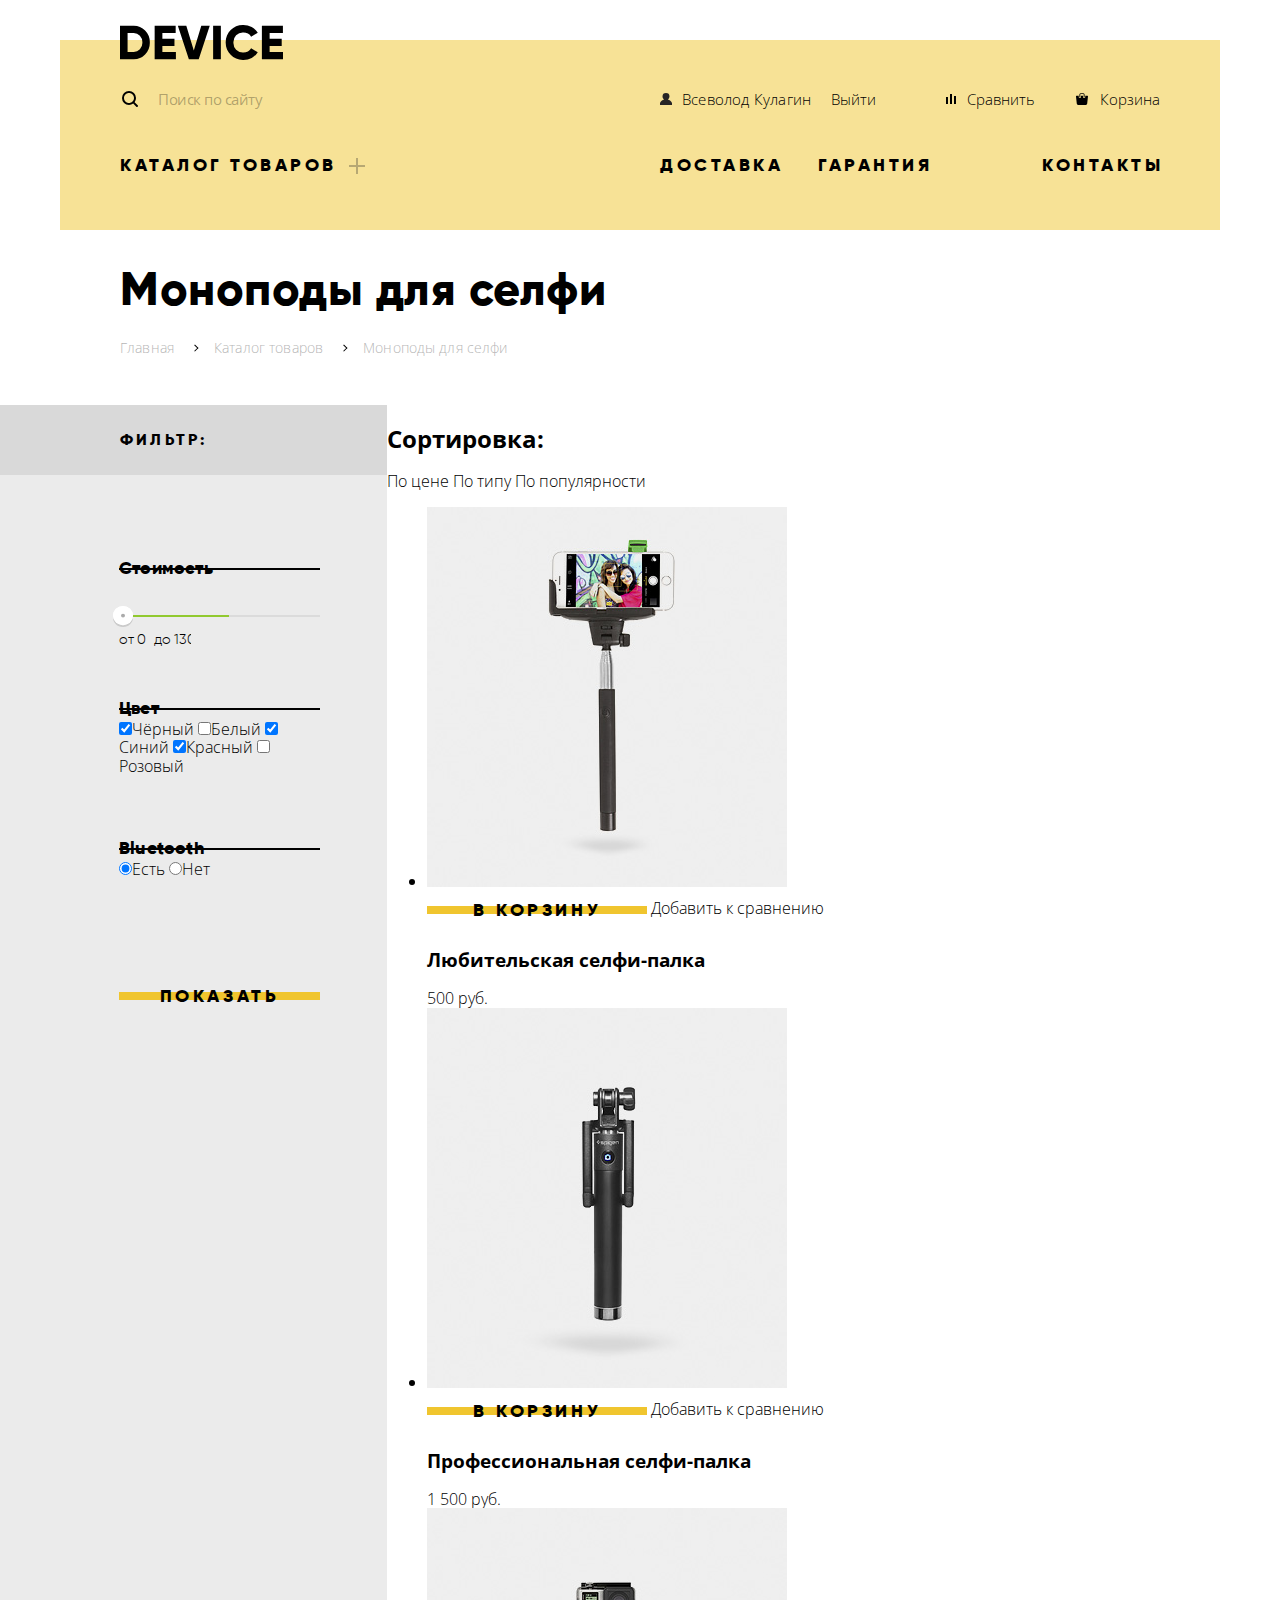
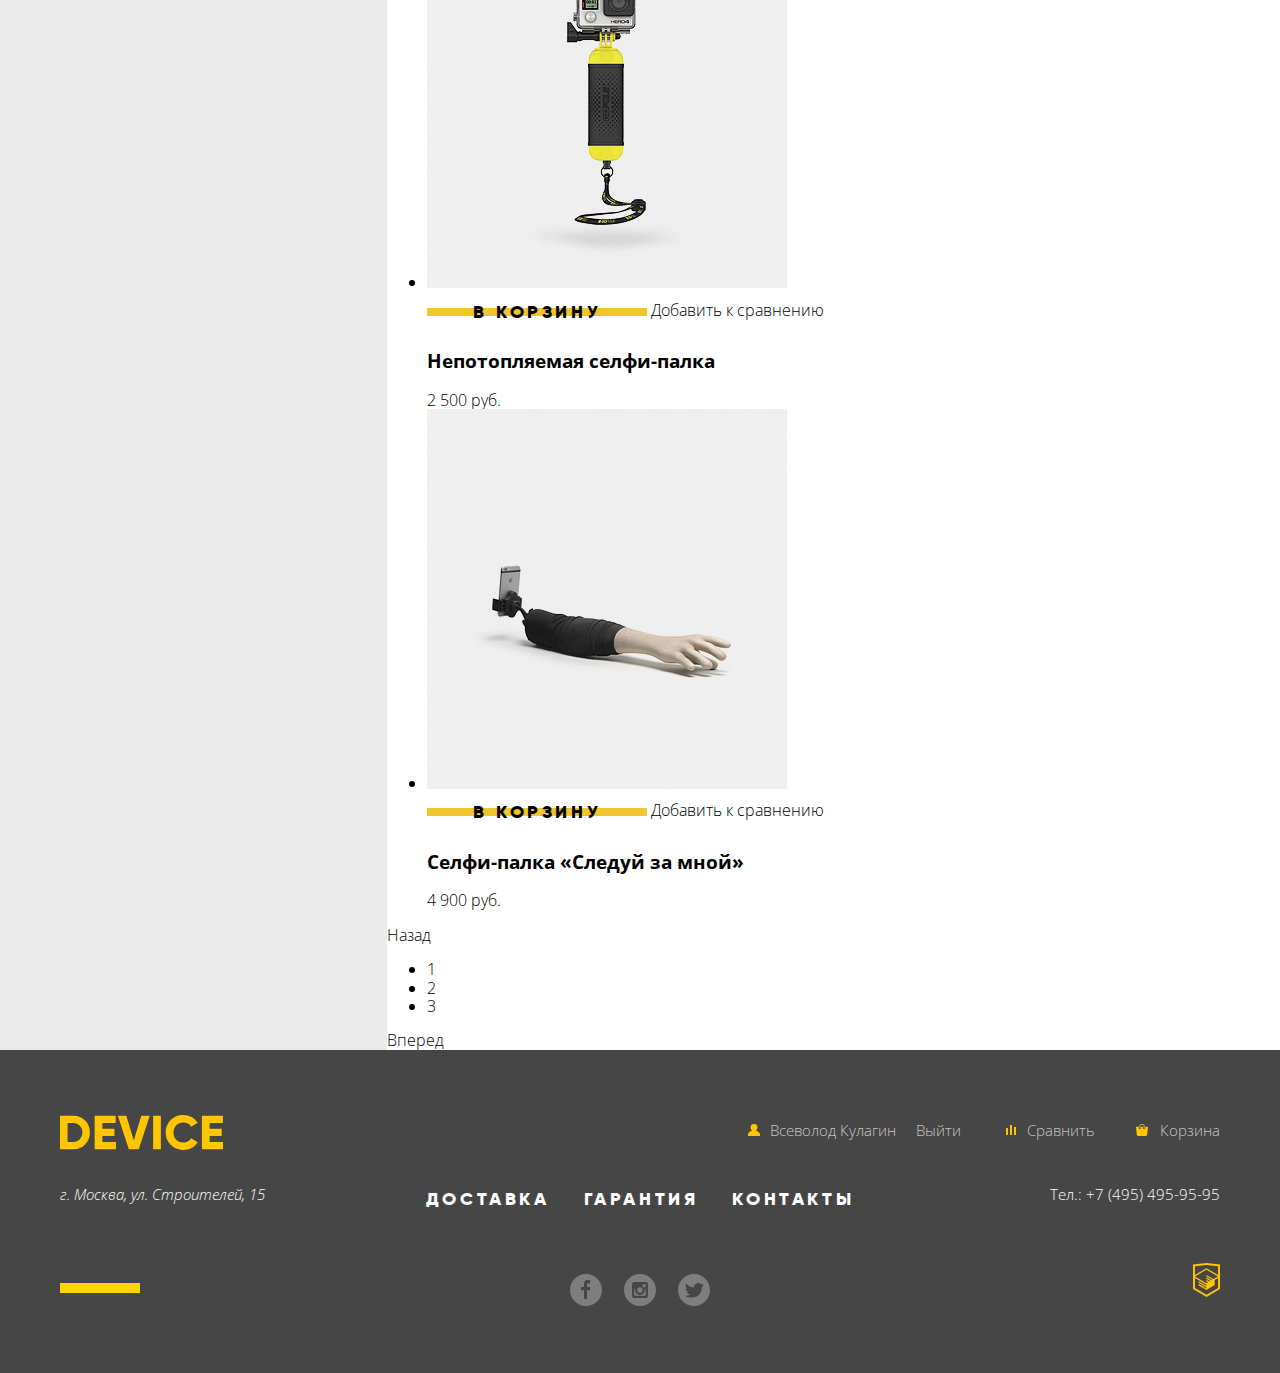
==== catalog/index.html @ 98a267f8 "Самодельная переключалка цен и стили" ====
<!DOCTYPE html>
<html lang="ru">

<head>
  <meta charset="UTF-8">
  <title>Моноподы для селфи</title>
  <link rel="icon" type="image/png" sizes="32x32" href="/img/favicon-32x32.png">
  <link rel="icon" type="image/png" sizes="16x16" href="/img/favicon-16x16.png">
  <link rel="stylesheet" href="/css/normalize.css">
  <link href="https://fonts.googleapis.com/css?family=Open+Sans:300,400&display=swap&subset=cyrillic" rel="stylesheet">
  <link rel="stylesheet" href="/css/style.css">
</head>

<body>
  <header class="page-header">
  
  <a href="/" class="logo-link">

  <img src="/img/logo-device.svg" alt="Логотип интернет-магазина «Девайс»" class="logo-img" width="163" height="35">
</a>
  <div class="search-n-user">
    <form class="search" action="//echo.htmlacademy.ru" method="get" role="search">
      <input role="searchbox" type="text" name="search-query" id="search-query" placeholder="Поиск по сайту" aria-label="Поиск по сайту">
      <button type="submit">Найти</button>
    </form>
    <ul class="user-nav">
  
    <li class="nav-item-user">
      <a href="#" class="user">Всеволод Кулагин</a>
    </li>
    <li class="nav-item-logout">
      <a href="#" class="logout">Выйти</a>
    </li>
  
  <li class="nav-item-compare">
    <a href="#" class="compare">Сравнить</a>
  </li>
  <li class="nav-item-cart">
    <a href="#" class="cart">Корзина</a>
  </li>
</ul>
  </div>
  <nav class="catalog-n-site-nav">
    <a href="/catalog" class="nav-link catalog">Каталог товаров</a>
    <ul class="catalog-categories">
      <li><a class="catalog-link" href="/catalog?cat=1">Виртуальная реальность</a></li>
      <li><a class="catalog-link" href="/catalog?cat=2">Моноподы для селфи</a></li>
      <li><a class="catalog-link" href="/catalog?cat=3">Экшн-камеры</a></li>
      <li><a class="catalog-link" href="/catalog?cat=4">Фитнес-браслеты</a></li>
      <li><a class="catalog-link" href="/catalog?cat=5">Умные часы</a></li>
      <li><a class="catalog-link" href="/catalog?cat=6">Квадрокоптеры</a></li>
    </ul>
    <ul class="site-nav">
  <li><a href="/#Delivery" class="nav-link service-link" data-service="delivery">Доставка</a></li>
  <li><a href="/#Warranty" class="nav-link service-link" data-service="warranty">Гарантия</a></li>
  <li><a href="/#Contacts" class="nav-link">Контакты</a></li>
</ul>
  </nav>
</header>
  <main>
    <header class="catalog-header">
      <h1>Моноподы для селфи</h1>
      <ul class="breadcrumbs">
        <li><a href="/">Главная</a></li>
        <li><a href="/catalog">Каталог товаров</a></li>
        <li><a href="/catalog?cat=2" aria-current="page">Моноподы для селфи</a></li>
      </ul>
    </header>
    <section class="catalog">
      <form class="filters" action="//echo.htmlacademy.ru" method="GET">
        <header class="filters-header">
          <h2>Фильтр:</h2>
        </header>
        <fieldset>
          <legend>Стоимость</legend>
          <div class="price-range" id="price-range">
            <div id="colored-stripe" class="colored-stripe"></div>
            <button id="min-price-handle" class="handle" type="button"></button>
            <button id="max-price-handle" class="handle" type="button"></button>
          </div>
          <div class="inputs-wrap">
            <div id="dummy-1"></div>
            <label id="min-price-label" for="price-min">
              от
              <textarea type="text" name="price-min" id="price-min" min="0" max="13000" maxlength="7" rows="1" wrap="off">0</textarea>
            </label>    
            <div id="dummy-2"></div>        
            <label id="max-price-label" for="price-max">
              до
              <textarea type="text" name="price-max" id="price-max" min="0" max="13000" maxlength="7" rows="1" wrap="off">13000</textarea>
            </label>
            <div id="dummy-3"></div>
          </div>
        </fieldset>
        <fieldset>
          <legend>Цвет</legend>
          <label for="color-black"><input type="checkbox" name="color-black" id="color-black" checked>Чёрный</label>
          <label for="color-white"><input type="checkbox" name="color-white" id="color-white">Белый</label>
          <label for="color-blue"><input type="checkbox" name="color-blue" id="color-blue" checked>Синий</label>
          <label for="color-red"><input type="checkbox" name="color-red" id="color-red" checked>Красный</label>
          <label for="color-pink"><input type="checkbox" name="color-pink" id="color-pink">Розовый</label>
        </fieldset>
        <fieldset>
          <legend>Bluetooth</legend>
          <label for="bluetooth-1"><input type="radio" name="bluetooth" id="bluetooth-1" checked>Есть</label>
          <label for="bluetooth-0"><input type="radio" name="bluetooth" id="bluetooth-0">Нет</label>
        </fieldset>
        <button type="submit" class="yellow-stripe-button">Показать</button>
      </form>
      <div class="goods">
        <header class="sorting">
          <h2>Сортировка:</h2>
          <a href="?sort=price&order=desc" class="sort-by-price current">По цене</a>
          <a href="?sort=type&order=asc" class="sort-by-type">По типу</a>
          <a href="?sort=popularity&order=desc" class="sort-by-popularity">По популярности</a>

          <a class="sort-order-asc">
              <span class="visually-hidden">По возрастанию</span>
          </a>
          <a class="sort-order-desc" href="?sort=price&order=desc">
            <span class="visually-hidden">По убыванию</span>
          </a>
        </header>
        <ul class="goods-container">
          <li class="good">
            <img src="/img/goods/item-1.jpg" alt="Любительская селфи-палка" class="goods-photo" width="360" height="380">
            <div class="photo-overlay">
              <a href="/cart?add=1" class="yellow-stripe-button">В корзину</a>
              <a href="/compare?add=1">Добавить к сравнению</a>
            </div>
            <h3><a href="#">Любительская селфи-палка</a></h3>
            <span class="price">500 руб.</span>
          </li>
          <li class="good">
            <img src="/img/goods/item-2.jpg" alt="Профессиональная селфи-палка" class="goods-photo" width="360" height="380">
            <div class="photo-overlay">
              <a href="/cart?add=2" class="yellow-stripe-button">В корзину</a>
              <a href="/compare?add=2">Добавить к сравнению</a>
            </div>
            <h3><a href="#">Профессиональная селфи-палка</a></h3>
            <span class="price">1 500 руб.</span>
          </li>
          <li class="good">
            <img src="/img/goods/item-3.jpg" alt="Непотопляемая селфи-палка" class="goods-photo" width="360" height="380">
            <div class="photo-overlay">
              <a href="/cart?add=3" class="yellow-stripe-button">В корзину</a>
              <a href="/compare?add=3">Добавить к сравнению</a>
            </div>
            <h3><a href="#">Непотопляемая селфи-палка</a></h3>
            <span class="price">2 500 руб.</span>
          </li>
          <li class="good new">
            <img src="/img/goods/item-4.jpg" alt="Селфи-палка «Следуй за мной»" class="goods-photo" width="360" height="380">
            <div class="photo-overlay">
              <a href="/cart?add=4" class="yellow-stripe-button">В корзину</a>
              <a href="/compare?add=4">Добавить к сравнению</a>
            </div>
            <h3><a href="#">Селфи-палка «Следуй за мной»</a></h3>
            <span class="price">4 900 руб.</span>
          </li>
        </ul>
        <footer class="pagination">
          <a>Назад</a>
          <ul>
            <li><a class="pagination-link" aria-current="page">1</a></li>
            <li><a href="#" class="pagination-link">2</a></li>
            <li><a href="#" class="pagination-link">3</a></li>
          </ul>
          <a href="#">Вперед</a>
        </footer>
      </div>
    </section>
  </main>
  <footer class="page-footer">
  <div class="wrap">
    
  <a href="/" class="logo-link">

  <img src="/img/logo-device-marigold.svg" alt="Логотип интернет-магазина «Девайс»" class="logo-img" width="163" height="35">
</a>
    <ul class="user-nav">
  
    <li class="nav-item-user">
      <a href="#" class="user">Всеволод Кулагин</a>
    </li>
    <li class="nav-item-logout">
      <a href="#" class="logout">Выйти</a>
    </li>
  
  <li class="nav-item-compare">
    <a href="#" class="compare">Сравнить</a>
  </li>
  <li class="nav-item-cart">
    <a href="#" class="cart">Корзина</a>
  </li>
</ul>
    <address>г. Москва, ул. Строителей, 15</address>
    <ul class="site-nav">
  <li><a href="/#Delivery" class="nav-link service-link" data-service="delivery">Доставка</a></li>
  <li><a href="/#Warranty" class="nav-link service-link" data-service="warranty">Гарантия</a></li>
  <li><a href="/#Contacts" class="nav-link">Контакты</a></li>
</ul>
    <span class="phone">Тел.: <a href="tel:+74954959595">+7 (495) 495-95-95</a></span>
    <div class="yellow-line"></div>
    <ul class="social-buttons">
      <li class="social-button facebook"><a href="//facebook.com"><span class="visually-hidden">Мы в Facebook</span></a></li>
      <li class="social-button instagram"><a href="//instagram.com"><span class="visually-hidden">Мы в Instagram</span></a></li>
      <li class="social-button twitter"><a href="//twitter.com"><span class="visually-hidden">Мы в Twitter</span></a></li>
    </ul>
    <a href="//htmlacademy.ru" class="htmlacademy-link" aria-label="Сайт HTML Академии"><img src="/img/logo-html.svg" alt="Логотип HTML Академии"></a>
  </div>
</footer>
  <script src="/js/multirange.js"></script>
</body>

</html>
---- css/style.css ----
/*  */
/* CUSTOM NORMALIZE */
/*  */
body {
  margin: 0;
}

img {
  max-width: 100%;
}

a {
  text-decoration: none;
  color: inherit;
}

dialog {
  display: block;
  background-color: #fff;
}

dialog:not([open]) {
  display: none;
}

.visually-hidden {
  position: absolute !important;
  clip: rect(1px 1px 1px 1px);
  /* IE6, IE7 */
  clip: rect(1px, 1px, 1px, 1px);
  padding: 0 !important;
  border: 0 !important;
  height: 1px !important;
  width: 1px !important;
  overflow: hidden;
}

/*  */
/* FONTS */
/*  */
@font-face {
  font-family: 'Gilroy';
  font-style: normal;
  font-weight: 300;
  font-display: swap;
  src: local("Gilroy Light"), url(/fonts/gilroylight.woff) format("woff"), url(/fonts/gilroylight.woff2) format("woff2");
}

@font-face {
  font-family: 'Gilroy';
  font-style: normal;
  font-weight: 800;
  font-display: swap;
  src: local("Gilroy ExtraBold"), url(/fonts/gilroyextrabold.woff) format("woff"), url(/fonts/gilroyextrabold.woff2) format("woff2");
}

/*  */
/* COMMON STYLES */
/*  */
body {
  font-family: 'Open Sans', Arial, sans-serif;
  font-weight: 300;
  color: #000;
  background-color: #fff;
}

.yellow-stripe-button {
  display: inline-block;
  font-family: Gilroy, Arial, sans-serif;
  font-weight: 800;
  text-transform: uppercase;
  font-size: 18px;
  line-height: 40px;
  vertical-align: middle;
  text-align: center;
  letter-spacing: 3.6px;
  width: 220px;
  height: 40px;
  border: 0;
  background: transparent;
  position: relative;
  padding: 0;
  z-index: 1;
}

.yellow-stripe-button:active {
  color: rgba(0, 0, 0, 0.3);
  outline: none;
}

.yellow-stripe-button:before {
  content: "";
  display: block;
  width: 100%;
  height: 8px;
  background-color: #f0c52e;
  position: absolute;
  top: 50%;
  transform: translateY(-50%);
  z-index: -1;
  transition: .2s height;
}

.yellow-stripe-button:hover:before,
.yellow-stripe-button:focus:before {
  height: 100%;
}

.yellow-stripe-button:focus {
  outline: none;
}

/*  */
/* PAGE HEADER */
/*  */
.page-header {
  position: relative;
  color: #000;
  font-size: 15px;
  line-height: 30px;
  background-color: #f7e296;
  width: 1160px;
  min-height: 186px;
  margin: 40px auto 0;
  padding: 44px 60px 50px;
  box-sizing: border-box;
}

.logo-link[href]:hover,
.page-header .user-nav [href]:hover,
.nav-link[href]:hover,
.catalog-link[href]:hover {
  opacity: .6;
}

.logo-link[href]:active,
.user-nav [href]:active,
.nav-link[href]:active,
.catalog-link[href]:active {
  opacity: .3;
}

.search-n-user {
  list-style: none;
  display: flex;
  flex-flow: row wrap;
  margin: 0;
  padding: 0;
  margin-bottom: 17px;
}

form.search {
  display: flex;
  position: relative;
}

form.search [name=search-query] {
  background: transparent url(/img/utility-icons/search.svg) 4px center no-repeat;
  border: 0;
  padding-left: 40px;
  letter-spacing: -.5px;
  padding-right: 50px;
  box-sizing: border-box;
  height: 49px;
  width: 441px;
  border-top: 2px solid transparent;
  border-bottom: 2px solid transparent;
  font-size: 15px;
  line-height: 30px;
  background-origin: border-box;
  position: relative;
  top: -10px;
  left: -2px;
}

form.search [name=search-query],
form.search [name=search-query]::placeholder {
  color: rgba(0, 0, 0, 0.3);
}

form.search [name=search-query]:hover,
form.search [name=search-query]:hover::placeholder {
  color: rgba(0, 0, 0, 0.6);
}

form.search [name=search-query]:focus::placeholder,
form.search:focus-within [name=search-query]::placeholder {
  color: #000;
}

form.search button {
  display: none;
  position: absolute;
  height: 100%;
  top: -10px;
  right: 0;
  width: 85px;
  background: transparent;
  border: 0;
}

form.search [name=search-query]:focus,
form.search:focus-within [name=search-query] {
  border-bottom: 2px solid #000;
  color: #000;
  outline: none;
}

form.search [name=search-query]:focus+button,
form.search:focus-within button,
form.search button:hover,
form.search button:focus,
form.search button:active {
  display: block;
  border: 2px solid #000;
}

form.search button:hover {
  background-color: #000;
  color: #fff;
}

form.search button:active {
  background-color: #000;
  color: rgba(255, 255, 255, 0.3);
}

.page-header a {
  color: #000;
}

.catalog-n-site-nav {
  position: relative;
  display: flex;
  letter-spacing: 3.5px;
}

.page-header .nav-link.catalog,
.page-header .site-nav .nav-link {
  font-family: Gilroy, Arial, sans-serif;
  font-size: 18px;
  line-height: 24px;
  font-weight: 800;
  text-transform: uppercase;
}

.page-header .site-nav>li:first-child {
  margin-right: 35px;
}

.page-header .site-nav>li:last-child {
  margin-left: auto;
  position: relative;
  right: -3px;
}

.nav-link.catalog {
  position: relative;
  top: 3px;
}

.nav-link.catalog::after {
  position: absolute;
  right: -28px;
  top: 5px;
  content: "";
  display: block;
  width: 16px;
  height: 16px;
  opacity: 0.3;
  background: url(/img/utility-icons/plus.svg) center no-repeat;
}

.page-header .user-nav,
.page-header .site-nav {
  list-style: none;
  display: flex;
  flex-flow: row wrap;
  margin: 0;
  padding: 0;
  margin-left: auto;
  width: 500px;
}

.user-nav li {
  position: relative;
}

.user-nav a:not(.logout)::before {
  content: "";
  display: inline-block;
  vertical-align: baseline;
  width: 12px;
  height: 12px;
  position: relative;
}

.user-nav .login::before,
.user-nav .user::before {
  margin-right: 10px;
  margin-top: 1px;
  background: url(/img/utility-icons/user.svg) center no-repeat;
}

.user-nav .compare::before {
  margin-right: 10px;
  margin-top: 1px;
  background: url(/img/utility-icons/compare.svg) center no-repeat;
}

.user-nav .cart::before {
  margin-right: 12px;
  margin-top: 1px;
  background: url(/img/utility-icons/cart.svg) center no-repeat;
}

.page-header .logo-link {
  position: absolute;
  left: 60px;
  top: -1em;
}

.page-header .nav-item-user {
  margin-right: 20px;
  letter-spacing: 0.2px;
}

.page-header .nav-item-logout,
.page-header .nav-item-login {
  margin-right: auto;
}

.nav-item-compare {
  margin-right: 41px;
}

.page-header .catalog-categories {
  display: flex;
}

.nav-link.catalog:not(:hover):not(:focus)+.catalog-categories:not(:hover):not(:focus-within) {
  position: absolute !important;
  clip: rect(1px 1px 1px 1px);
  /* IE6, IE7 */
  clip: rect(1px, 1px, 1px, 1px);
  padding: 0 !important;
  border: 0 !important;
  height: 1px !important;
  width: 1px !important;
  overflow: hidden;
}

.catalog-categories {
  align-content: start;
  font-size: 15px;
  line-height: 36px;
  letter-spacing: 0.15px;
  list-style: none;
  display: flex;
  flex-flow: column wrap;
  margin: 0;
  padding: 30px 60px 20px;
  position: absolute;
  list-style: none;
  background-color: #f7e296;
  width: 1160px;
  margin-top: -1px;
  left: -60px;
  height: 160px;
  top: 30px;
  z-index: 1;
  box-sizing: border-box;
}

.catalog-categories li:nth-child(-n+5) {
  width: 200px;
}

.catalog-categories li:nth-child(-n+3) {
  width: 240px;
}

.catalog-categories li:nth-child(5) {
  margin-bottom: 30px;
}

/*  */
/* INDEX MAIN */
/*  */
.wrap {
  width: 1160px;
  margin: 0 auto;
}

.featured-goods {
  position: relative;
  width: 1160px;
  margin: 0 auto;
  display: -ms-grid;
  display: grid;
  -ms-grid-columns: 2fr 1fr 1fr;
  grid-template-columns: 2fr 1fr 1fr;
  -ms-grid-rows: 310px 50px 230px;
  grid-template-rows: 310px 50px 230px;
  grid-column-gap: 0px;
  grid-row-gap: 0px;
}

.featured-goods::before {
  content: "";
  display: block;
  position: absolute;
  z-index: -1;
  background-color: #f7e296;
  width: 100%;
  height: 110px;
}

.featured-goods img {
  margin-left: 90px;
}

.featured-goods .slide-number {
  font-size: 179px;
  line-height: 179px;
  font-family: Gilroy, Arial, sans-serif;
  font-weight: 800;
  color: #fff;
  display: block;
  top: -15px;
  right: 20px;
  width: 210px;
  position: absolute;
  z-index: -1;
}

.featured-goods-controls {
  display: flex;
  -ms-grid-column: 3;
  -ms-grid-row: 2;
  grid-area: 2 / 3 / 3 / 4;
  justify-content: flex-end;
}

[href^="#featured-goods-anchor"] {
  display: block;
  width: 12px;
  height: 12px;
  background-size: 100%;
  background-position: center;
  background-repeat: no-repeat;
  background-image: url(/img/utility-icons/slider-button-empty.svg);
}

.featured-goods .slogan {
  font-size: 47px;
  line-height: 56px;
  font-family: Gilroy, Arial, sans-serif;
  font-weight: 800;
  margin: 78px 0 0 20px;
  letter-spacing: 0.5px;
}

.featured-goods .description {
  font-size: 15px;
  line-height: 30px;
  color: #464646;
  margin: 19.5px 0 0 19px;
  letter-spacing: 0.2px;
}

[class^=slide] {
  display: none;
}

[class^=slide].current:not(.no-js) {
  display: block;
}

.featured-goods-anchor.current:not(.no-js) {
  background-image: url(/img/utility-icons/slider-button.svg);
}

.fixed-anchor.featured-1:not(:target)+.fixed-anchor.featured-2:not(:target)+.fixed-anchor.featured-3:not(:target)~.featured-goods-controls>.featured-goods-anchor.link-1.no-js,
.fixed-anchor.featured-1:target~.featured-goods-controls>.featured-goods-anchor.link-1.no-js,
.fixed-anchor.featured-2:target~.featured-goods-controls>.featured-goods-anchor.link-2.no-js,
.fixed-anchor.featured-3:target~.featured-goods-controls>.featured-goods-anchor.link-3.no-js {
  background-image: url(/img/utility-icons/slider-button.svg);
}

.fixed-anchor.featured-1:not(:target)+.fixed-anchor.featured-2:not(:target)+.fixed-anchor.featured-3:not(:target)~.slide-1.no-js,
.fixed-anchor.featured-1:target~.slide-1.no-js,
.fixed-anchor.featured-2:target~.slide-2.no-js,
.fixed-anchor.featured-3:target~.slide-3.no-js {
  display: block;
}

[class^=slide].img {
  -ms-grid-column: 1;
  -ms-grid-row: 1;
  -ms-grid-row-span: 3;
  grid-area: 1 / 1 / 4 / 2;
}

[class^=slide].top {
  -ms-grid-column: 2;
  -ms-grid-row: 1;
  -ms-grid-column-span: 3;
  grid-area: 1 / 2 / 2 / 4;
  position: relative;
}

[class^=slide].top::before {
  content: "";
  display: block;
  position: absolute;
  width: 100px;
  height: 7px;
  background-color: #fff;
  top: 36px;
  left: 20px;
}

[class^=slide].more {
  -ms-grid-column: 2;
  -ms-grid-row: 2;
  grid-area: 2 / 2 / 3 / 3;
}

[class^=slide].more a {
  margin-left: 20px;
  margin-top: 2px;
}

[class^=slide].table {
  -ms-grid-column: 2;
  -ms-grid-row: 3;
  -ms-grid-column-span: 3;
  grid-area: 3 / 2 / 4 / 4;
  padding-left: 15.5px;
  padding-top: 38px;
}

[class^=slide].table th {
  font-size: 13px;
  line-height: 20px;
  letter-spacing: 0.1px;
  color: #464646;
  text-align: left;
  padding-top: 5px;
  padding-left: 2px;
}

[class^=slide].table td {
  font-family: Gilroy, Arial, sans-serif;
  font-size: 36px;
  font-weight: 300;
  line-height: 48px;
  letter-spacing: 0.4px;
}

[class^=slide].table td:first-child {
  min-width: 156px;
}

[class^=slide].table td:nth-child(2) {
  min-width: 137px;
}

.featured-goods-controls a {
  margin-right: 21px;
  margin-top: 16px;
}

.featured-goods-controls a:last-child {
  margin-right: 83px;
}

.featured-categories {
  width: 1160px;
  margin: 0 auto;
  min-height: 422px;
}

.featured-categories-list {
  list-style: none;
  display: flex;
  flex-flow: row wrap;
  margin: 0;
  padding: 0;
}

.featured-categorie {
  width: 160px;
}

.featured-categorie:not(:last-child) {
  margin-right: 40px;
}

.featured-categorie-img-link {
  letter-spacing: 0.2px;
}

.featured-categorie-img-link::before {
  content: "";
  display: block;
  width: 160px;
  height: 160px;
  background: rgba(240, 198, 45, 0.5);
  background-repeat: no-repeat;
  color: #000;
  margin-bottom: 35px;
}

.featured-categorie-img-link:hover::before {
  background-color: #f0c62d;
}

.featured-categorie-img-link:active::before {
  background-color: #f0c62d;
  box-shadow: inset 160px 0 rgba(240, 198, 45, 0.5);
}

.featured-categorie-img-link:hover {
  color: rgba(0, 0, 0, 0.5);
}

.featured-categorie-img-link:active {
  color: rgba(0, 0, 0, 0.3);
}

.featured-categorie-img-link.vr::before {
  background-image: url(/img/categorie-icons/vr.svg);
  background-size: 97px 55px;
  background-position: 31px 52px;
}

.featured-categorie-img-link.selfie-stick::before {
  background-image: url(/img/categorie-icons/selfie-stick.svg);
  background-size: 86px 117px;
  background-position: 38px 41px;
}

.featured-categorie-img-link.action-camera::before {
  background-image: url(/img/categorie-icons/action-camera.svg);
  background-size: 71px 87px;
  background-position: 49px 38px;
}

.featured-categorie-img-link.fitness-tracker::before {
  background-image: url(/img/categorie-icons/fitness-tracker.svg);
  background-size: 107px 65px;
  background-position: 28px 50px;
}

.featured-categorie-img-link.smart-watch::before {
  background-image: url(/img/categorie-icons/smart-watch.svg);
  background-size: 56px 98px;
  background-position: 55px 32px;
}

.featured-categorie-img-link.quadcopter::before {
  background-image: url(/img/categorie-icons/quadcopter.svg);
  background-size: 132px 69px;
  background-position: 13px 49px;
}

.featured-categorie-img-link {
  font-family: Gilroy, Arial, sans-serif;
  font-weight: 800;
  font-size: 18px;
  line-height: 24px;
}

.brands {
  width: 1160px;
  margin: 0 auto;
  margin-bottom: 145px;
}

.brands>ul {
  list-style: none;
  display: flex;
  flex-flow: row wrap;
  margin: 0;
  padding: 0;
  justify-content: space-between;
}

.brand.dji .logo-img {
  background-image: url(/img/brands/dji-translucent.png);
}

.brand.dji:hover>.logo-img,
.brand.dji:focus>.logo-img,
.brand.dji:active>.logo-img {
  background-image: url(/img/brands/dji.png);
}

.brand.spgadgets .logo-img {
  background-image: url(/img/brands/spgadgets-translucent.png);
}

.brand.spgadgets:hover>.logo-img,
.brand.spgadgets:focus>.logo-img,
.brand.spgadgets:active>.logo-img {
  background-image: url(/img/brands/spgadgets.png);
}

.brand.gopro .logo-img {
  background-image: url(/img/brands/gopro-translucent.png);
}

.brand.gopro:hover>.logo-img,
.brand.gopro:focus>.logo-img,
.brand.gopro:active>.logo-img {
  background-image: url(/img/brands/gopro.png);
}

.brand.vive .logo-img {
  background-image: url(/img/brands/vive-translucent.png);
}

.brand.vive:hover>.logo-img,
.brand.vive:focus>.logo-img,
.brand.vive:active>.logo-img {
  background-image: url(/img/brands/vive.png);
}

.brands .logo-img {
  background-position: center;
  background-repeat: no-repeat;
  block-size: 100%;
  display: block;
  width: 260px;
  height: 100px;
}
/*  */
/* SERVICES */
/*  */
.service-anchor {
  position: relative;
  top: -100px;
}

.services {
  background-color: #e5e5e5;
  min-height: 288px;
  margin-bottom: 95px;
}

.services>.wrap {
  display: flex;
  flex-flow: row nowrap;
}

.service-controls {
  width: 280px;
  display: flex;
  flex-flow: column nowrap;
  position: relative;
}

.service-controls::after {
  content: "";
  display: block;
  position: absolute;
  right: 0;
  top: -100px;
  height: 320px;
  width: 7px;
  background-color: #000;
}

.service-controls a:first-child {
  margin-top: -20px;
}

.service-controls a {
  margin-bottom: 24px;
  width: 160px;
}

.services section {
  padding-left: 117px;
  box-sizing: border-box;
  display: none;
  width: 880px;
  position: relative;
}

.services h3 {
  font-family: Gilroy, Arial, sans-serif;
  font-size: 47px;
  line-height: 48px;
  font-weight: 800;
  letter-spacing: 0.5px;
  margin-top: -26px;
}

.services p {
  margin: 0;
  max-width: 436px;
  font-size: 15px;
  line-height: 30px;
  letter-spacing: 0.2px;
}

.service-section.delivery::after,
.service-section.warranty::after,
.service-section.credit::after {
  content: "";
  display: block;
  position: absolute;
}

.service-section.delivery::after {
  background: url(/img/service-icons/delivery.svg) center no-repeat;
  width: 136px;
  height: 164px;
  top: -15px;
  right: 66px;
}

.service-section.warranty::after {
  background: url(/img/service-icons/warranty.svg) center no-repeat;
  width: 171px;
  height: 194px;
  top: -39px;
  right: 46px;
}

.service-section.credit::after {
  background: url(/img/service-icons/credit.svg) center no-repeat;
  width: 156px;
  height: 186px;
  top: -39px;
  right: 70px;
}

.fixed-anchor {
  position: fixed;
}

/*
    SERVICES SWITCH STYLES
*/
.service-anchor-link.current:not(.no-js),
.service-controls>a:active {
  color: #f7e184;
}

.service-anchor-link.current:not(.no-js)::before,
.service-controls>a:active::before {
  background-color: #000;
  height: 100%;
}

.service-anchor-link.current:not(.no-js)::after,
.service-controls>a:active::after {
  content: "";
  display: block;
  width: 120px;
  height: 100%;
  position: absolute;
  right: -120px;
  top: 0;
  background-color: #000;
}

.service-section.current:not(.no-js) {
  display: block;
}

/*
    SERVICES SWITCH STYLES NO-JS FALLBACK
*/
.service-anchor.delivery:not(:target)+.service-anchor.warranty:not(:target)+.fixed-anchor.delivery:not(:target)+.fixed-anchor.warranty:not(:target)+.fixed-anchor.credit:not(:target)~.service-controls .service-anchor-link.delivery.no-js,
.service-anchor.delivery:target~.service-controls .service-anchor-link.delivery.no-js,
.service-anchor.warranty:target~.service-controls .service-anchor-link.warranty.no-js,
.fixed-anchor.delivery:target~.service-controls .service-anchor-link.delivery.no-js,
.fixed-anchor.warranty:target~.service-controls .service-anchor-link.warranty.no-js,
.fixed-anchor.credit:target~.service-controls .service-anchor-link.credit.no-js {
  color: #f7e184;
}

.service-anchor.delivery:not(:target)+.service-anchor.warranty:not(:target)+.fixed-anchor.delivery:not(:target)+.fixed-anchor.warranty:not(:target)+.fixed-anchor.credit:not(:target)~.service-controls .service-anchor-link.delivery.no-js::before,
.service-anchor.delivery:target~.service-controls .service-anchor-link.delivery.no-js::before,
.service-anchor.warranty:target~.service-controls .service-anchor-link.warranty.no-js::before,
.fixed-anchor.delivery:target~.service-controls .service-anchor-link.delivery.no-js::before,
.fixed-anchor.warranty:target~.service-controls .service-anchor-link.warranty.no-js::before,
.fixed-anchor.credit:target~.service-controls .service-anchor-link.credit.no-js::before {
  background-color: #000;
  height: 100%;
}

.service-anchor.delivery:not(:target)+.service-anchor.warranty:not(:target)+.fixed-anchor.delivery:not(:target)+.fixed-anchor.warranty:not(:target)+.fixed-anchor.credit:not(:target)~.service-controls .service-anchor-link.delivery.no-js::after,
.service-anchor.delivery:target~.service-controls .service-anchor-link.delivery.no-js::after,
.service-anchor.warranty:target~.service-controls .service-anchor-link.warranty.no-js::after,
.fixed-anchor.delivery:target~.service-controls .service-anchor-link.delivery.no-js::after,
.fixed-anchor.warranty:target~.service-controls .service-anchor-link.warranty.no-js::after,
.fixed-anchor.credit:target~.service-controls .service-anchor-link.credit.no-js::after {
  content: "";
  display: block;
  width: 120px;
  height: 100%;
  position: absolute;
  right: -120px;
  top: 0;
  background-color: #000;
}

.service-anchor.delivery:not(:target)+.service-anchor.warranty:not(:target)+.fixed-anchor.delivery:not(:target)+.fixed-anchor.warranty:not(:target)+.fixed-anchor.credit:not(:target)~.service-section.delivery.no-js,
.service-anchor.delivery:target~.service-section.delivery.no-js,
.service-anchor.warranty:target~.service-section.warranty.no-js,
.fixed-anchor.delivery:target~.service-section.delivery.no-js,
.fixed-anchor.warranty:target~.service-section.warranty.no-js,
.fixed-anchor.credit:target~.service-section.credit.no-js {
  display: block;
}

.info-n-contacts {
  width: 1160px;
  margin: 0 auto;
  display: flex;
  margin-bottom: 80px;
}

.info-n-contacts .yellow-stripe-button {
  width: 260px;
}

.info-n-contacts h2 {
  font-family: Gilroy, Arial, sans-serif;
  font-size: 47px;
  line-height: 48px;
  font-weight: 800;
  letter-spacing: 0.5px;
  margin: 0;
  margin-bottom: 43px;
}

.info {
  margin-right: 40px;
  width: 558px;
}

.info-n-contacts p {
  line-height: 30px;
  margin: 0;
  letter-spacing: normal;
}

.info p {
  max-width: 462px;
  letter-spacing: -.71px;
}

.info p:first-of-type {
  letter-spacing: -.45px;
  margin-bottom: 30px;
}

.info p:last-of-type {
  margin-bottom: 65px;
}

.transport-companies {
  font-family: Gilroy, Arial, sans-serif;
  font-size: 16px;
  line-height: 40px;
  font-weight: 800;
  list-style: none;
  margin: 0;
  padding: 0;
  margin-bottom: 55px;
}

.transport-companies li {
  padding-left: 35px;
  position: relative;
}

.transport-companies li::before {
  content: "";
  position: absolute;
  left: 0;
  top: 50%;
  margin-top: -4px;
  width: 8px;
  height: 8px;
  border: 1px solid lightgrey;
  border-radius: 50%;
  box-sizing: border-box;
}

.contacts {
  width: 562px;
}

.contacts p {
  letter-spacing: -.4px;
  margin-bottom: 40px;
}

.contacts-map-link {
  display: block;
  margin-bottom: 65px;
}

.breadcrumbs {
  list-style: none;
  display: flex;
  flex-flow: row wrap;
  margin: 0;
  padding: 0;
  margin-bottom: 45px;
}

.breadcrumbs li:not(:last-child) {
  position: relative;
  padding-right: 40px;
}

.breadcrumbs li:not(:last-child)::after {
  content: "";
  display: inline-block;
  width: 4px;
  height: 4px;
  border-top: 1px solid;
  border-right: 1px solid;
  transform: rotate(45deg) translateY(-2px);
  position: absolute;
  top: 11px;
  right: 18px;
}

.breadcrumbs a {
  font-size: 14px;
  line-height: 24px;
  letter-spacing: 0.14px;
  color: #000;
  opacity: .3;
}

.breadcrumbs a:hover {
  opacity: .6;
}

.breadcrumbs a:active {
  opacity: .1;
}

header.catalog-header {
  width: 1160px;
  margin: 0 auto;
  box-sizing: border-box;
  padding-left: 60px;
}

.catalog-header>h1 {
  font-family: Gilroy, Arial, sans-serif;
  font-size: 47px;
  line-height: 48px;
  font-weight: 800;
  letter-spacing: 0.5px;
  margin-top: 35px;
  margin-bottom: 23px;
}

section.catalog {
  display: flex;
  width: 1160px;
  margin: 0 auto;
}

/* */
/* COMMON THINGS */
/* */
.filters input[type=checkbox]+label::before,
.filters input[type=radio]+label::before {
  content: "";
  display: inline-block;
  background-position: 0;
  background-repeat: no-repeat;
}

.filters input[type=checkbox]+label::before {
  width: 27px;
  height: 23px;
  margin-right: 12px;
  margin-left: -1px;
}

.filters input[type=radio]+label::before {
  width: 25px;
  height: 25px;
  background-size: 25px;
  margin-right: 14px;
  margin-left: -1px;
}

.filters input[type=checkbox]+label:hover::before,
.filters input[type=radio]+label:hover::before {
  opacity: .6;
}

.filters input[type=checkbox]+label::before {
  background-image: url(/img/utility-icons/checkbox-off.svg);
  background-size: 23px 23px;
}

.filters input[type=checkbox]:checked+label::before {
  background-image: url(/img/utility-icons/checkbox-on.svg);
  background-size: 27px 23px;
}

.filters input[type=radio]+label::before {
  background: url(/img/utility-icons/radio-off.svg);
}

.filters input[type=radio]:checked+label::before {
  background: url(/img/utility-icons/radio-on.svg);
}

.filters input:disabled+label {
  color: #a6a6a6;
  pointer-events: none;
}

.filters input:disabled+label::before {
  opacity: .25;
}

/* */
/* UNIQUE */
/* */
.filters {
  background-color: #ebebeb;
  width: 327px;
  position: relative;
}

.filters::before {
  content: "";
  display: block;
  height: 100%;
  width: calc(50vw - 580px);
  position: absolute;
  left: calc(580px - 50vw);
  background-color: #ebebeb;
}

.filters-header::before {
  content: "";
  display: block;
  height: 100%;
  width: calc(50vw - 580px);
  position: absolute;
  left: calc(580px - 50vw);
  background-color: #d9d9d9;
}

.filters-header {
  padding-left: 60px;
  box-sizing: border-box;
  display: flex;
  align-items: center;
  width: 327px;
  background-color: #d9d9d9;
  height: 70px;
  position: relative;
}

.filters-header h2 {
  margin: 0;
  font-size: 16px;
  line-height: 24px;
  text-transform: uppercase;
  font-family: Gilroy, Arial, sans-serif;
  font-weight: 800;
  letter-spacing: 3.2px;
}

.filters legend {
  font-family: Gilroy, Arial, sans-serif;
  font-weight: 800;
  font-size: 18px;
  line-height: 24px;
  letter-spacing: 0.2px;
}

.filters>fieldset {
  border: 0;
  width: 201px;
  padding: 0;
  margin: 0;
  margin-left: 59px;
  position: relative;
  min-height: 140px;
}

.price-range {
  position: relative;
  top: 25px;
  margin-bottom: 40px;
  width: 201px;
  display: block;
  height: 22px;
}

.price-range::before {
  content: "";
  display: block;
  width: 201px;
  height: 2px;
  background-color: #dbdbdb;
  position: absolute;
  top: 10px;
}

.price-range .colored-stripe {
  width: 110px;
  height: 2px;
  background-color: #91c92f;
  position: absolute;
  top: 10px;
  pointer-events: none;
}

.price-range .handle {
  border: 0;
  z-index: 1;
  position: absolute;
  top: 1px;
  width: 20px;
  height: 22px;
  background: url(/img/utility-icons/filter-button.svg) center no-repeat;
  margin-left: -6px;
  background-size: 100% 100%;
}

.price-range .handle:focus {
  background-image: url(/img/utility-icons/filter-button-focus.svg);
  outline: none;
}

.price-range .handle:active {
  margin-top: -1px;
  margin-left: -7px;
  width: 22px;
  height: 24px;
}

.inputs-wrap {
  display: flex;
  position: relative;
  top: -15px;
  font-family: Gilroy, Arial, sans-serif;
  font-size: 14px;
  font-weight: 300;
  line-height: 24px;
  letter-spacing: 0.4px;
}

[for=price-min],
[for=price-max] {
  display: flex;
}

textarea[name=price-min],
textarea[name=price-max] {
  width: 16px;
  border: 0;
  background: 0;
  padding: 1px;
  resize: none;
  overflow: hidden;
  font: inherit;
  color: inherit;
  padding-left: 2px;
  position: relative;
  top: -1px;
}

.filters>fieldset:first-of-type {
  margin-top: 81px;
}

.filters>fieldset::before {
  content: "";
  display: block;
  width: inherit;
  height: 2px;
  position: absolute;
  top: -12px;
  background: #000;
}

fieldset.color {
  margin-bottom: 52px;
}

fieldset.color legend {
  margin-bottom: 26px;
}

fieldset.color label {
  display: flex;
  align-items: center;
  letter-spacing: -1.3px;
}

fieldset.color label:not(:last-child) {
  margin-bottom: 17px;
}

fieldset.bluetooth {
  margin-bottom: 13px;
}

fieldset.bluetooth legend {
  margin-bottom: 25px;
}

fieldset.bluetooth label {
  display: flex;
  align-items: center;
  letter-spacing: -1px;
}

fieldset.bluetooth label:not(:last-of-type) {
  margin-bottom: 15px;
}

.filters [type="submit"] {
  margin-left: 59px;
  width: 201px;
}

/*  */
/* PAGE FOOTER */
/*  */
.page-footer {
  color: #fff;
  font-size: 15px;
  line-height: 30px;
  background-color: #464646;
  min-height: 323px;
  padding: 65px 0;
  box-sizing: border-box;
}

.page-footer a {
  color: #fff;
}

.page-footer .site-nav .nav-link {
  font-family: Gilroy, Arial, sans-serif;
  font-size: 18px;
  line-height: 24px;
  font-weight: 800;
  text-transform: uppercase;
}

.page-footer .nav-item-login,
.page-footer .nav-item-logout {
  margin-right: 44px;
}

.page-footer .nav-item-user {
  margin-right: 20px;
}

.page-footer .site-nav li:not(:last-of-type) {
  margin-right: 34px;
}

.page-footer .social-buttons {
  -ms-grid-column: 2;
  -ms-grid-row: 3;
  grid-area: 3 / 2 / 4 / 3;
  justify-content: center;
  list-style: none;
  display: flex;
  flex-flow: row wrap;
  margin: 0;
  padding: 0;
  position: relative;
  top: 11px;
}

.page-footer .social-button:not(:last-of-type) {
  margin-right: 22px;
}

.page-footer .wrap {
  display: -ms-grid;
  display: grid;
  -ms-grid-columns: 1fr 440px 1fr;
  grid-template-columns: 1fr 440px 1fr;
  -ms-grid-rows: 1.5fr 1.95fr .30fr;
  grid-template-rows: 1.5fr 1.95fr .30fr;
  grid-column-gap: 0px;
  grid-row-gap: 0px;
}

.page-footer .logo-link {
  -ms-grid-column: 1;
  -ms-grid-row: 1;
  grid-area: 1 / 1 / 2 / 2;
}

.page-footer .user-nav {
  list-style: none;
  display: flex;
  flex-flow: row wrap;
  margin: 0;
  padding: 0;
  grid-area: 1 / 2 / 2 / 4;
  -ms-grid-column: 3;
  -ms-grid-row: 1;
  justify-content: flex-end;
}

.page-footer .user-nav a {
  color: rgba(255, 255, 255, 0.7);
}

.page-footer .user-nav a:hover {
  color: white;
}

.page-footer .user-nav a:active {
  color: rgba(255, 255, 255, 0.3);
}

.page-footer .user-nav a:hover::before {
  opacity: .6;
}

.page-footer .user-nav a:active::before {
  opacity: .3;
}

.page-footer .login::before,
.page-footer .user::before {
  background: url(/img/utility-icons/user-gold.svg) center no-repeat;
}

.page-footer .compare::before {
  background: url(/img/utility-icons/compare-gold.svg) center no-repeat;
}

.page-footer .cart::before {
  background: url(/img/utility-icons/cart-gold.svg) center no-repeat;
}

.page-footer address {
  -ms-grid-column: 1;
  -ms-grid-row: 2;
  grid-area: 2 / 1 / 3 / 2;
}

.page-footer .site-nav {
  list-style: none;
  display: flex;
  flex-flow: row wrap;
  margin: 0;
  padding: 0;
  -ms-grid-column: 2;
  -ms-grid-row: 2;
  grid-area: 2 / 2 / 3 / 3;
  justify-content: center;
  letter-spacing: 3.6px;
  position: relative;
  top: 5px;
}

.page-footer .phone {
  display: inline-block;
  -ms-grid-column: 3;
  -ms-grid-row: 2;
  grid-area: 2 / 3 / 3 / 4;
  text-align: right;
}

.page-footer .yellow-line {
  -ms-grid-column: 1;
  -ms-grid-row: 3;
  grid-area: 3 / 1 / 4 / 2;
  background-color: gold;
  height: 10px;
  width: 80px;
  margin-top: 20px;
}

.social-button a {
  display: block;
  width: 32px;
  height: 32px;
  background-size: 100%;
  background-position: center;
  background-repeat: no-repeat;
  opacity: .3;
}

.social-button a:hover {
  opacity: .6;
}

.social-button a:active {
  opacity: .1;
}

.social-button.facebook a {
  background-image: url(/img/social-icons/fb.svg);
}

.social-button.instagram a {
  background-image: url(/img/social-icons/inst.svg);
}

.social-button.twitter a {
  background-image: url(/img/social-icons/tw.svg);
}

.page-footer .htmlacademy-link {
  display: block;
  -ms-grid-column: 3;
  -ms-grid-row: 3;
  grid-area: 3 / 3 / 4 / 4;
  text-align: right;
}

.page-footer .htmlacademy-link:hover {
  opacity: .6;
}

.page-footer .htmlacademy-link:active {
  opacity: .3;
}
.common-dialog {
  position: fixed;
  left: 50%;
  top: 50%;
  border: 0;
  padding: 0;
  z-index: 2;
  box-shadow: 0px 10px 20px 0 rgba(4, 6, 6, 0.2);
}

.common-dialog[open] {
  animation-name: show-dialog;
  animation-duration: .6s;
  animation-timing-function: cubic-bezier(0.55, 0.055, 0.675, 0.19);
}

@keyframes show-dialog {
  from {
    top: -50%;
  }

  75% {
    top: 60%;
  }

  90% {
    top: 45%;
  }

  to {
    top: 50%;
  }
}

.popup-map {
  width: 960px;
  height: 559px;
  margin-top: -279px;
  margin-left: -480px;
  background: url(/img/map.png) center/cover no-repeat;
}

.popup-map iframe {
  position: absolute;
  left: 0;
  top: 0;
}

.close-btn {
  width: 55px;
  height: 55px;
  border: 0;
  border-radius: 50%;
  background-color: rgba(240, 197, 46, 0.5);
  position: absolute;
  right: 22px;
  top: 22px;
}

.close-btn:hover {
  background-color: #f0c52e;
}

.close-btn:active {
  background-color: rgba(240, 197, 46, 0.3);
}

.close-btn::before,
.close-btn::after {
  content: "";
  display: block;
  position: absolute;
  background-color: #fff;
  left: 50%;
  top: 50%;
  transform: translate(-50%, -50%) rotate(45deg);
}

.close-btn::before {
  width: 22px;
  height: 2px;
}

.close-btn::after {
  width: 2px;
  height: 22px;
}

.write-us-dialog {
  width: 960px;
  height: 553px;
  margin-top: -279px;
  margin-left: -480px;
  padding: 80px 100px;
  box-sizing: border-box;
  font-family: Gilroy, Arial, sans-serif;
  font-size: 18px;
  font-weight: 800;
  line-height: 24px;
}

.write-us-dialog input,
.write-us-dialog textarea {
  background-color: #f2f2f2;
  border: 0;
  font-size: 14px;
  line-height: 18px;
  border: 3px solid transparent;
  padding: 10px 20px;
  box-sizing: border-box;
}

.write-us-dialog input:hover,
.write-us-dialog textarea:hover {
  background-color: #eaeaea;
}

.write-us-dialog input:focus,
.write-us-dialog textarea:focus {
  background-color: #fff;
  border: 3px solid #f0c52e;
  color: #464646;
  outline: none;
}

.write-us-dialog input:invalid,
.write-us-dialog textarea:invalid {
  background-color: #f6dada;
}

.write-us-dialog input::placeholder,
.write-us-dialog textarea::placeholder {
  color: rgba(70, 70, 70, 0.4);
}

.name-n-email {
  display: flex;
  margin-bottom: 30px;
}

.write-us-name-label {
  margin-right: 40px;
}

.write-us-name-input,
.write-us-message-input {
  width: 360px;
  height: 50px;
}

.write-us-message-label {
  display: flex;
  flex-flow: column nowrap;
  margin-bottom: 40px;
}

.write-us-message-input {
  height: 156px;
  resize: none;
  width: 100%;
}
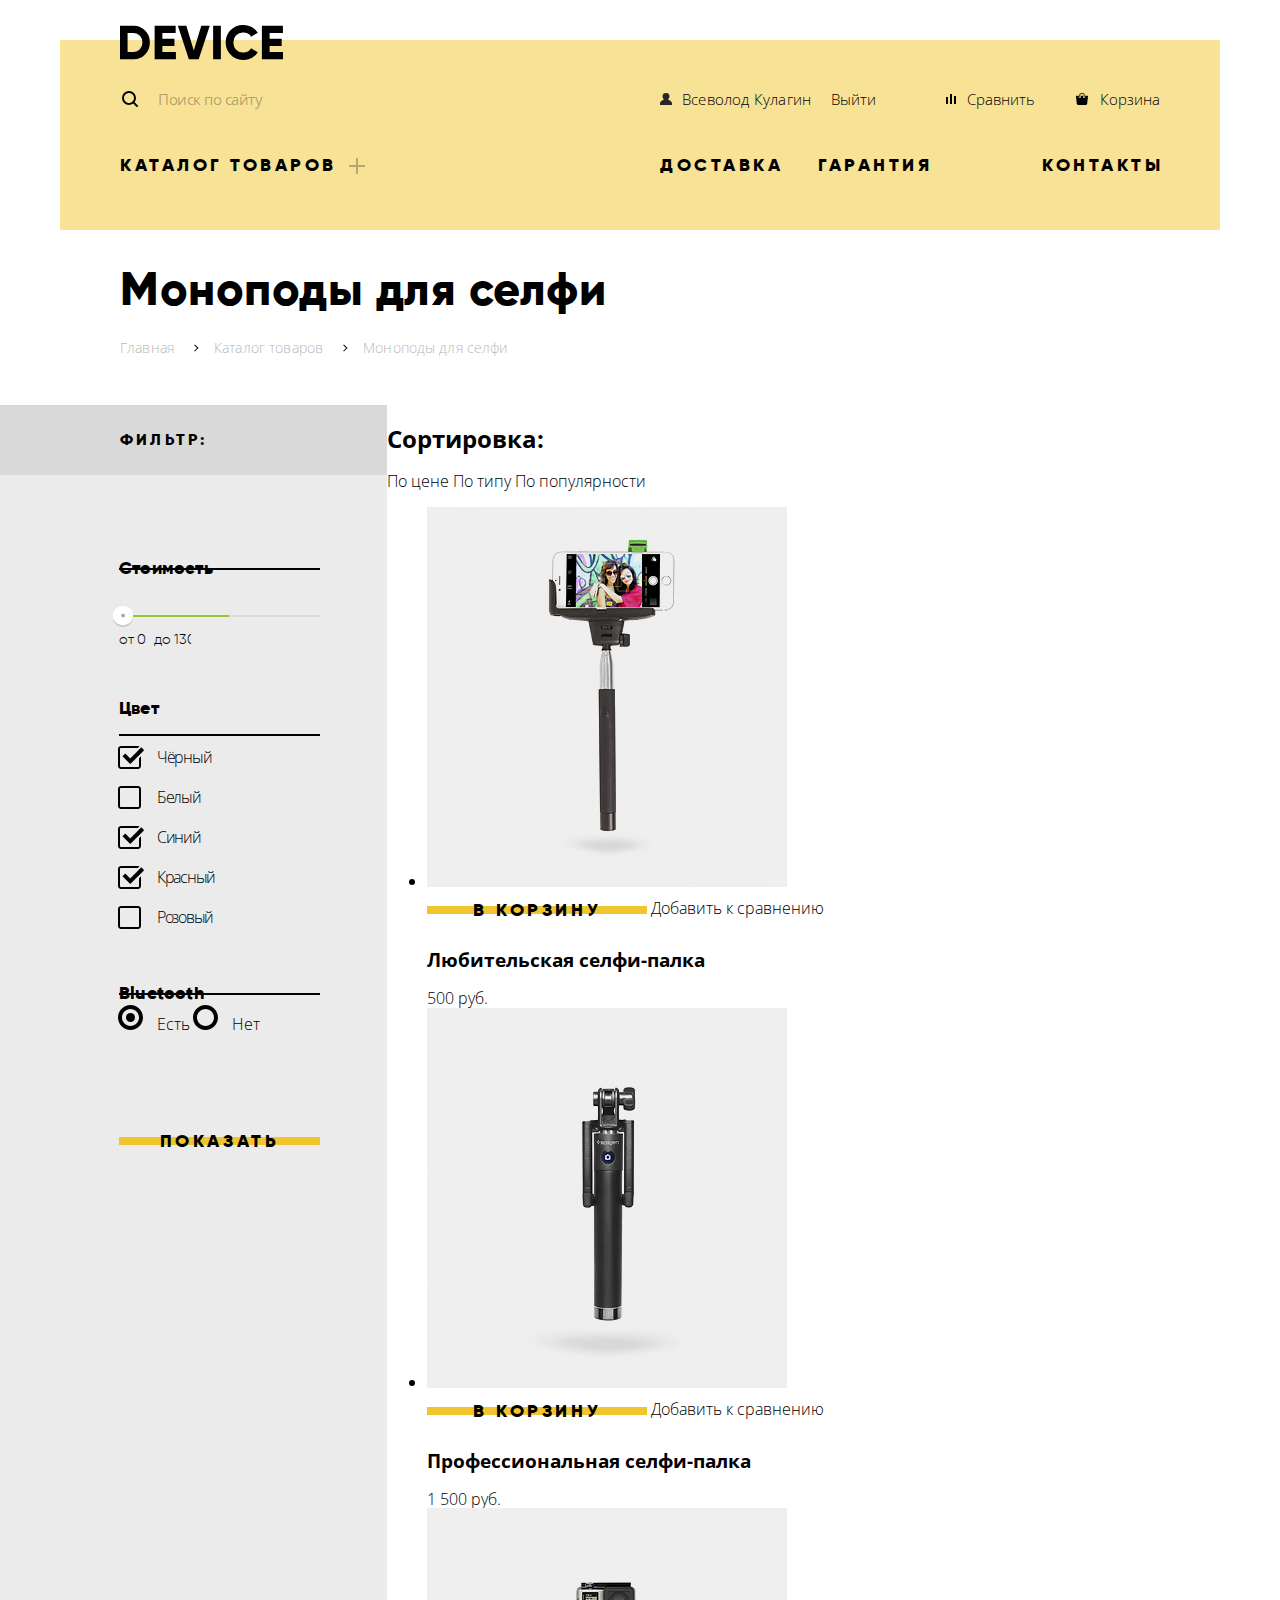
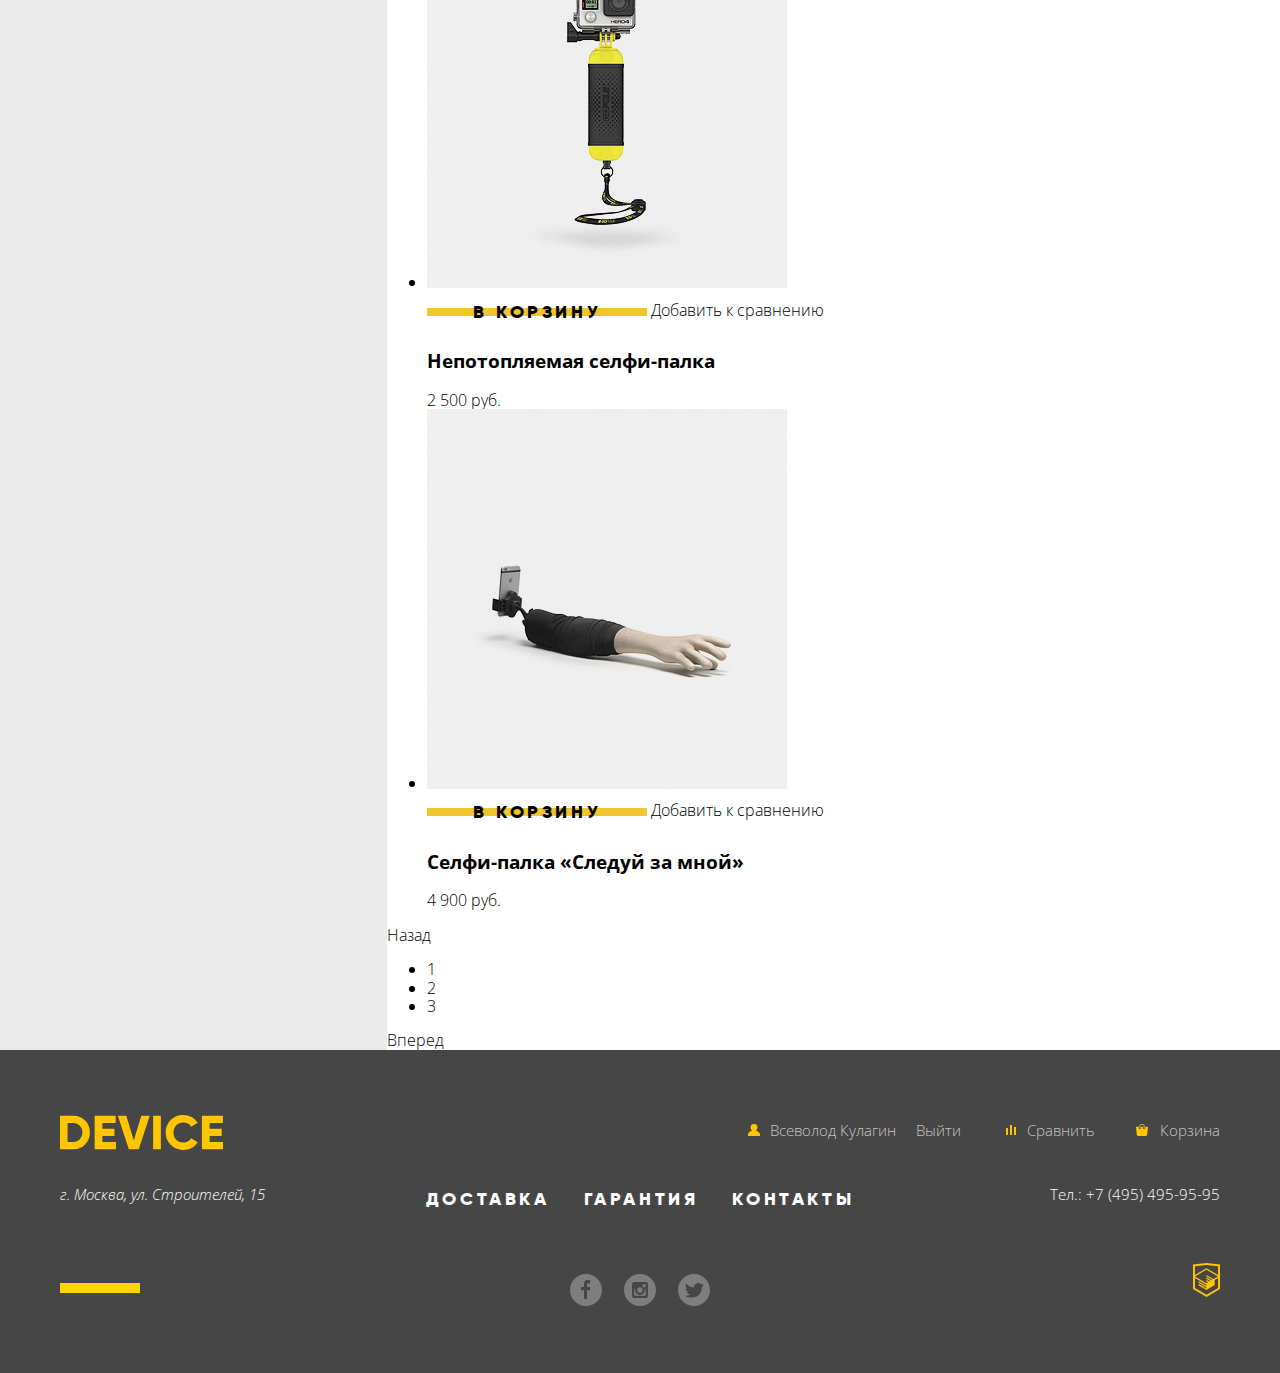
==== commit a4e22745: "Изменение вёрстки фильтров для стилизации" ====
--- a/catalog/index.html
+++ b/catalog/index.html
@@ -92,18 +92,20 @@
             <div id="dummy-3"></div>
           </div>
         </fieldset>
-        <fieldset>
+        <fieldset class="color">
           <legend>Цвет</legend>
-          <label for="color-black"><input type="checkbox" name="color-black" id="color-black" checked>Чёрный</label>
-          <label for="color-white"><input type="checkbox" name="color-white" id="color-white">Белый</label>
-          <label for="color-blue"><input type="checkbox" name="color-blue" id="color-blue" checked>Синий</label>
-          <label for="color-red"><input type="checkbox" name="color-red" id="color-red" checked>Красный</label>
-          <label for="color-pink"><input type="checkbox" name="color-pink" id="color-pink">Розовый</label>
+          <input class="visually-hidden" type="checkbox" name="color-black" id="color-black" checked><label class="color" for="color-black">Чёрный</label>
+          <input class="visually-hidden" type="checkbox" name="color-white" id="color-white"><label class="color" for="color-white">Белый</label>
+          <input class="visually-hidden" type="checkbox" name="color-blue" id="color-blue" checked><label class="color" for="color-blue">Синий</label>
+          <input class="visually-hidden" type="checkbox" name="color-red" id="color-red" checked><label class="color" for="color-red">Красный</label>
+          <input class="visually-hidden" type="checkbox" name="color-pink" id="color-pink"><label class="color" for="color-pink">Розовый</label>
         </fieldset>
-        <fieldset>
+        <fieldset class="boolean">
           <legend>Bluetooth</legend>
-          <label for="bluetooth-1"><input type="radio" name="bluetooth" id="bluetooth-1" checked>Есть</label>
-          <label for="bluetooth-0"><input type="radio" name="bluetooth" id="bluetooth-0">Нет</label>
+          <input class="visually-hidden" type="radio" name="bluetooth" id="bluetooth-1" checked>
+          <label for="bluetooth-1">Есть</label>
+          <input class="visually-hidden" type="radio" name="bluetooth" id="bluetooth-0">
+          <label for="bluetooth-0">Нет</label>
         </fieldset>
         <button type="submit" class="yellow-stripe-button">Показать</button>
       </form>
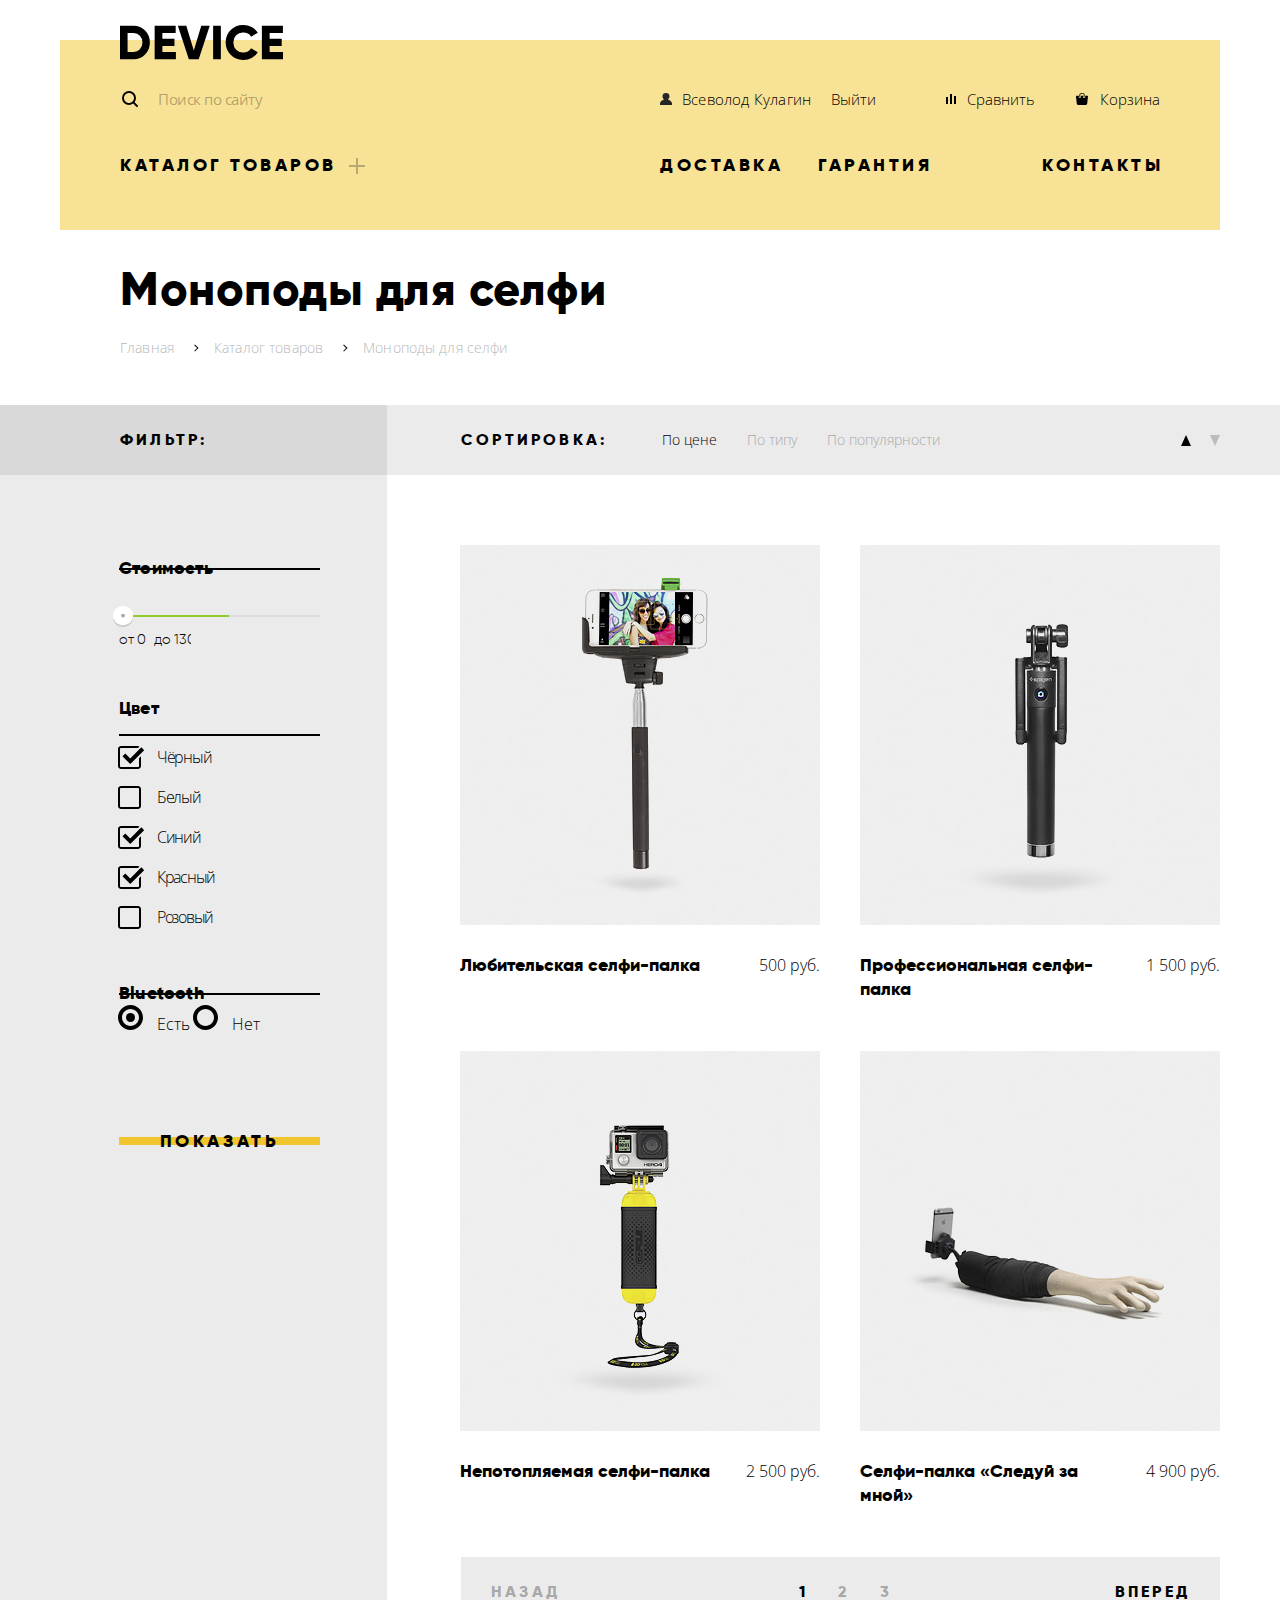
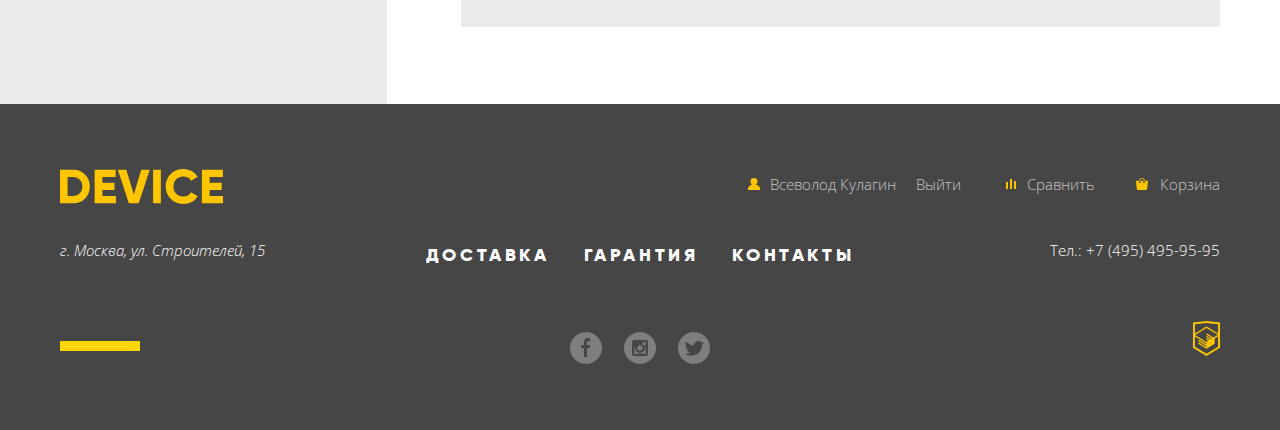
==== commit ee0f83a7: "Размеры для картинок" ====
--- a/catalog/index.html
+++ b/catalog/index.html
@@ -209,7 +209,7 @@
       <li class="social-button instagram"><a href="//instagram.com"><span class="visually-hidden">Мы в Instagram</span></a></li>
       <li class="social-button twitter"><a href="//twitter.com"><span class="visually-hidden">Мы в Twitter</span></a></li>
     </ul>
-    <a href="//htmlacademy.ru" class="htmlacademy-link" aria-label="Сайт HTML Академии"><img src="/img/logo-html.svg" alt="Логотип HTML Академии"></a>
+  <a href="//htmlacademy.ru" class="htmlacademy-link" aria-label="Сайт HTML Академии"><img src="/img/logo-html.svg" alt="Логотип HTML Академии" width="27" height="35"></a>
   </div>
 </footer>
   <script src="/js/multirange.js"></script>
--- a/css/style.css
+++ b/css/style.css
@@ -736,6 +736,7 @@
   width: 260px;
   height: 100px;
 }
+
 /*  */
 /* SERVICES */
 /*  */
@@ -1239,11 +1240,6 @@
   background: url(/img/utility-icons/filter-button.svg) center no-repeat;
   margin-left: -6px;
   background-size: 100% 100%;
-}
-
-.price-range .handle:focus {
-  background-image: url(/img/utility-icons/filter-button-focus.svg);
-  outline: none;
 }
 
 .price-range .handle:active {
@@ -1339,6 +1335,264 @@
   width: 201px;
 }
 
+.goods {
+  width: 833px;
+  background-color: #fff;
+}
+
+.good {
+  margin-bottom: 50px;
+  display: flex;
+  flex-flow: row wrap;
+  width: 360px;
+  position: relative;
+  justify-content: space-between;
+  align-content: flex-start;
+}
+
+.good:nth-child(2n + 1) {
+  margin-right: 40px;
+  margin-left: 73px;
+}
+
+.good .goods-photo {
+  height: 380px;
+  margin-bottom: 28px;
+}
+
+.photo-overlay {
+  width: 360px;
+  height: 380px;
+  position: absolute;
+  background-color: rgba(238, 238, 238, 0.7);
+  display: flex;
+  flex-flow: column nowrap;
+  align-items: center;
+}
+
+.photo-overlay a:first-of-type {
+  margin-top: 170px;
+  margin-bottom: 13px;
+}
+
+.photo-overlay a:last-of-type {
+  font-size: 13px;
+  line-height: 36px;
+  letter-spacing: 0.1px;
+  color: rgba(0, 0, 0, 0.5);
+}
+
+.photo-overlay a:last-of-type:hover {
+  color: black;
+}
+
+.photo-overlay a:last-of-type:active {
+  color: rgba(0, 0, 0, 0.2);
+}
+
+.goods-photo:not(:hover)+.photo-overlay:not(:hover):not(:focus-within) {
+  position: absolute !important;
+  clip: rect(1px 1px 1px 1px);
+  /* IE6, IE7 */
+  clip: rect(1px, 1px, 1px, 1px);
+  padding: 0 !important;
+  border: 0 !important;
+  height: 1px !important;
+  width: 1px !important;
+  overflow: hidden;
+}
+
+.good h3 {
+  max-width: 260px;
+  margin: 0;
+  font-family: Gilroy, Arial, sans-serif;
+  font-weight: 800;
+  font-size: 18px;
+  line-height: 24px;
+}
+
+.good .price {
+  font-size: 16px;
+  line-height: 24px;
+}
+.sorting {
+  align-items: center;
+  position: relative;
+  display: flex;
+  height: 70px;
+  background-color: #ebebeb;
+  margin-bottom: 70px;
+}
+
+.sorting::before {
+  content: "";
+  display: block;
+  height: 100%;
+  width: calc(50vw - 580px);
+  position: absolute;
+  right: calc(580px - 50vw);
+  background-color: #ebebeb;
+}
+
+.sorting h2 {
+  margin: 0 55px 0 74px;
+  font-size: 16px;
+  letter-spacing: 3.2px;
+  text-transform: uppercase;
+  font-family: Gilroy, Arial, sans-serif;
+  font-weight: 800;
+}
+
+.sorting a {
+  font-size: 14px;
+}
+
+[class^=sort-by-].current:hover {
+  opacity: .6;
+}
+
+[class^=sort-by-].current:active {
+  opacity: .3;
+}
+
+[class^=sort-by-]:not(.current) {
+  opacity: .3;
+}
+
+[class^=sort-by-]:not(.current):hover {
+  opacity: .6;
+}
+
+[class^=sort-by-]:not(.current):active {
+  opacity: 1;
+}
+
+.sort-by-price,
+.sort-by-type {
+  margin-right: 30px;
+}
+
+.sort-by-popularity {
+  margin-right: auto;
+}
+
+.sort-order-asc,
+.sort-order-desc {
+  width: 0;
+  height: 0;
+  border: 11px solid #000;
+  border-left: 5px solid transparent;
+  border-right: 5px solid transparent;
+}
+
+.sort-order-asc[href],
+.sort-order-desc[href] {
+  opacity: .2;
+}
+
+.sort-order-asc[href]:hover,
+.sort-order-desc[href]:hover {
+  opacity: .4;
+}
+
+.sort-order-asc[href]:active,
+.sort-order-desc[href]:active {
+  opacity: 1;
+}
+
+.sort-order-asc {
+  border-top: 0;
+  margin-right: 19px;
+}
+
+.sort-order-desc {
+  border-bottom: 0;
+}
+
+.goods-container {
+  list-style: none;
+  display: flex;
+  flex-flow: row wrap;
+  margin: 0;
+  padding: 0;
+  flex-flow: row wrap;
+}
+
+.pagination {
+  display: flex;
+  width: 759px;
+  height: 70px;
+  margin-left: auto;
+  margin-bottom: 77px;
+  background-color: #ebebeb;
+  font-family: Gilroy, Arial, sans-serif;
+  font-size: 16px;
+  line-height: 24px;
+  font-weight: 800;
+  letter-spacing: 3.2px;
+  text-transform: uppercase;
+  align-items: center;
+}
+
+.pagination>a {
+  display: flex;
+  height: 100%;
+  align-items: center;
+  width: 106px;
+}
+
+.pagination>a:first-of-type {
+  padding-left: 30px;
+  margin-right: auto;
+}
+
+.pagination>a:last-of-type {
+  padding-right: 30px;
+  margin-left: auto;
+  justify-content: flex-end;
+}
+
+.pagination>a[href]:hover {
+  background-color: #d9d9d9;
+}
+
+.pagination>a[href]:active {
+  background-color: #d9d9d9;
+  color: rgba(0, 0, 0, 0.3);
+}
+
+.pagination>a:not([href]) {
+  color: rgba(0, 0, 0, 0.3);
+}
+
+.pagination li:first-of-type {
+  margin-left: 10px;
+}
+
+.pagination li:not(:last-of-type) {
+  margin-right: 30px;
+}
+
+.pagination li a[href] {
+  color: rgba(0, 0, 0, 0.3);
+}
+
+.pagination li a[href]:hover {
+  color: rgba(0, 0, 0, 0.6);
+}
+
+.pagination li a[href]:active {
+  color: black;
+}
+
+.pagination>ul {
+  list-style: none;
+  display: flex;
+  flex-flow: row wrap;
+  margin: 0;
+  padding: 0;
+}
+
 /*  */
 /* PAGE FOOTER */
 /*  */
@@ -1541,6 +1795,7 @@
 .page-footer .htmlacademy-link:active {
   opacity: .3;
 }
+
 .common-dialog {
   position: fixed;
   left: 50%;
@@ -1701,4 +1956,4 @@
   height: 156px;
   resize: none;
   width: 100%;
-}
+}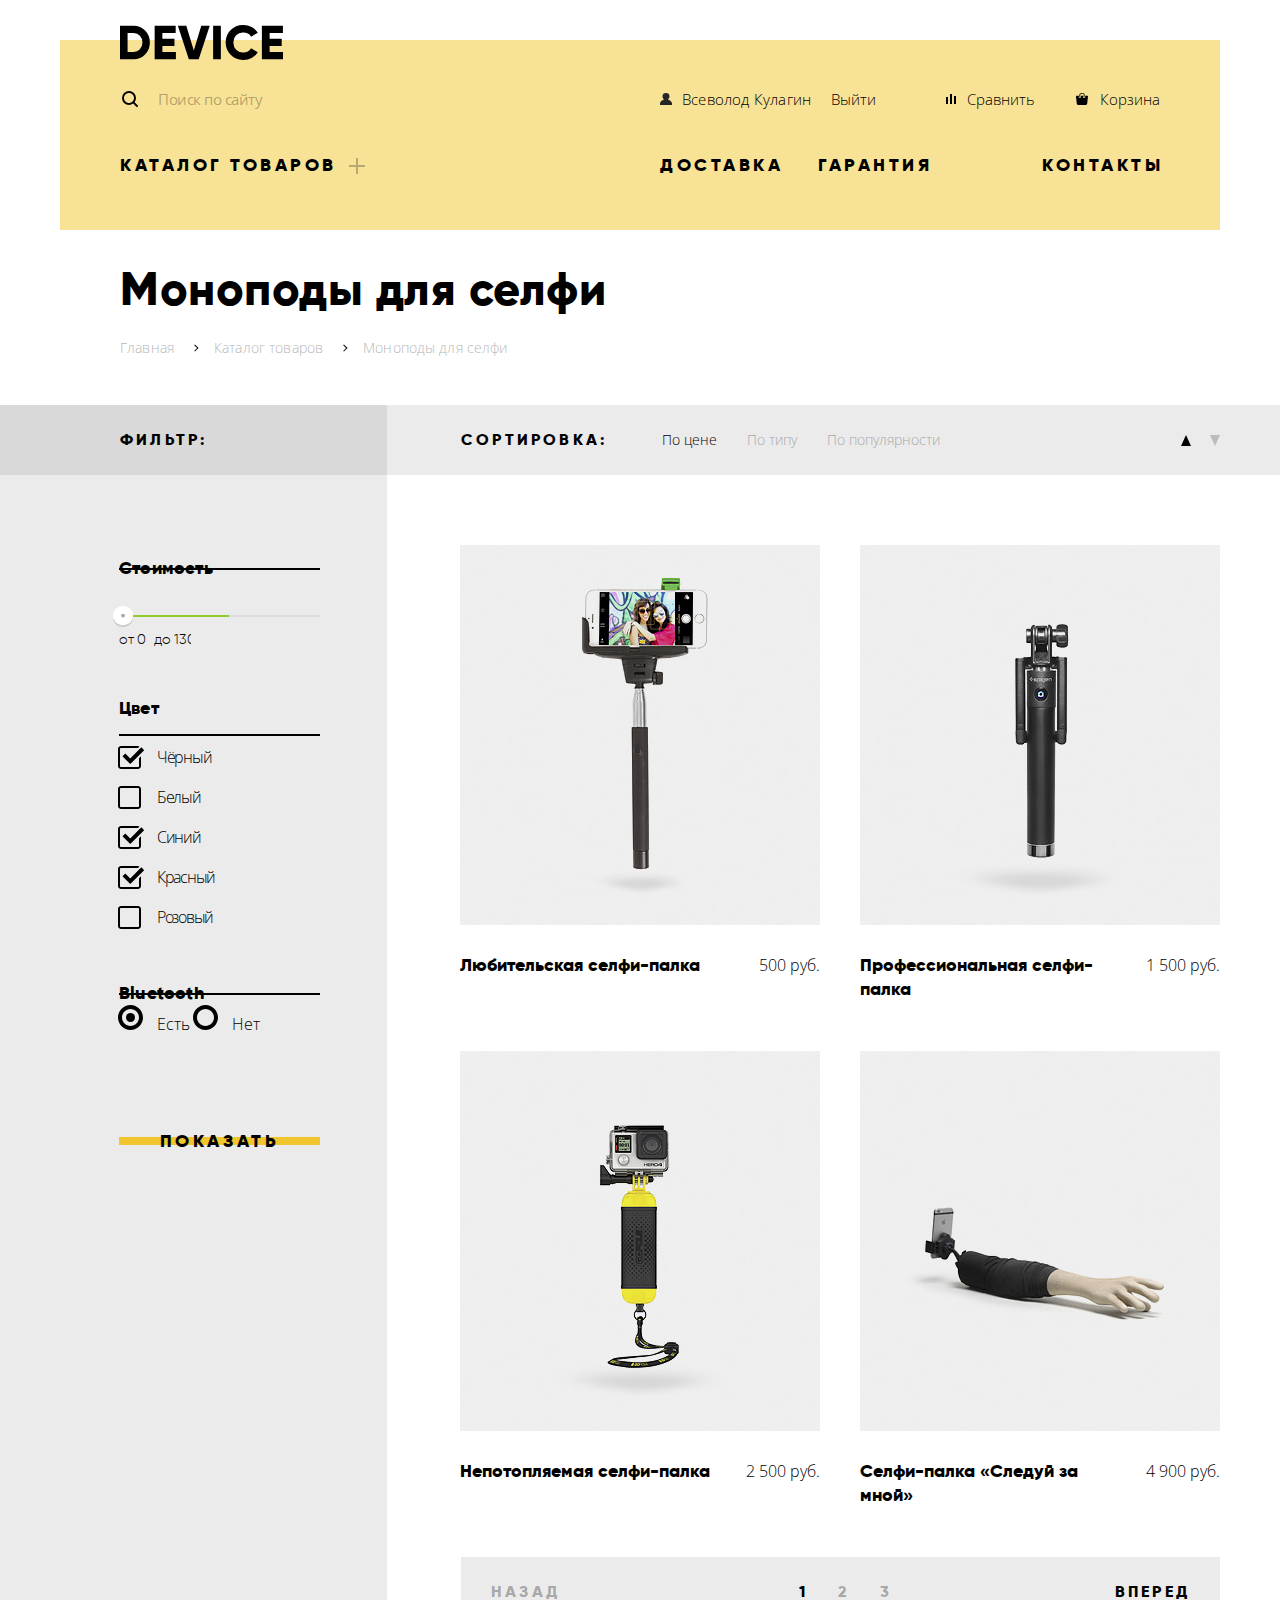
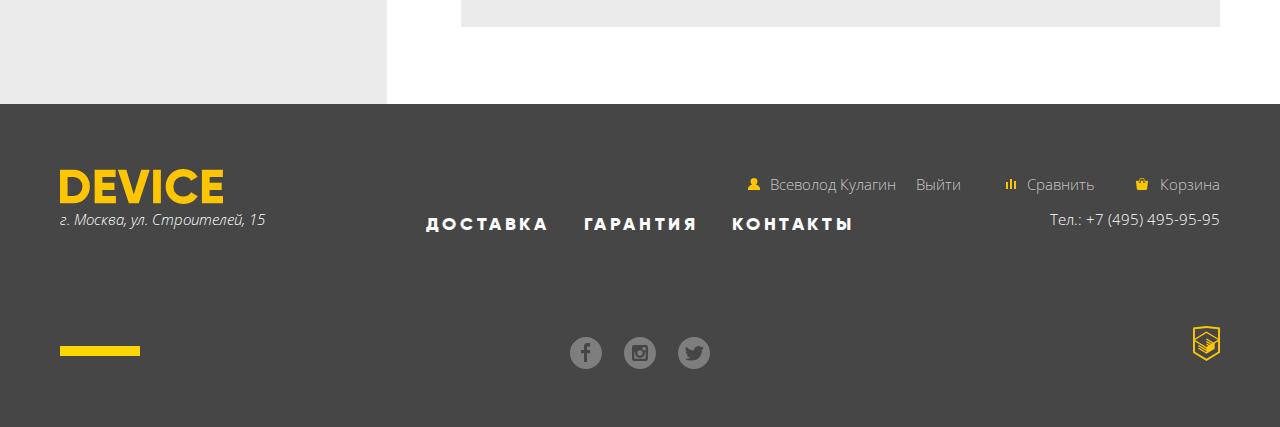
==== commit 26a6b16d: "Избавился от обёртки в футере" ====
--- a/catalog/index.html
+++ b/catalog/index.html
@@ -174,13 +174,12 @@
     </section>
   </main>
   <footer class="page-footer">
-  <div class="wrap">
-    
+  
   <a href="/" class="logo-link">
 
   <img src="/img/logo-device-marigold.svg" alt="Логотип интернет-магазина «Девайс»" class="logo-img" width="163" height="35">
 </a>
-    <ul class="user-nav">
+  <ul class="user-nav">
   
     <li class="nav-item-user">
       <a href="#" class="user">Всеволод Кулагин</a>
@@ -196,21 +195,20 @@
     <a href="#" class="cart">Корзина</a>
   </li>
 </ul>
-    <address>г. Москва, ул. Строителей, 15</address>
-    <ul class="site-nav">
+  <address>г. Москва, ул. Строителей, 15</address>
+  <ul class="site-nav">
   <li><a href="/#Delivery" class="nav-link service-link" data-service="delivery">Доставка</a></li>
   <li><a href="/#Warranty" class="nav-link service-link" data-service="warranty">Гарантия</a></li>
   <li><a href="/#Contacts" class="nav-link">Контакты</a></li>
 </ul>
-    <span class="phone">Тел.: <a href="tel:+74954959595">+7 (495) 495-95-95</a></span>
-    <div class="yellow-line"></div>
-    <ul class="social-buttons">
-      <li class="social-button facebook"><a href="//facebook.com"><span class="visually-hidden">Мы в Facebook</span></a></li>
-      <li class="social-button instagram"><a href="//instagram.com"><span class="visually-hidden">Мы в Instagram</span></a></li>
-      <li class="social-button twitter"><a href="//twitter.com"><span class="visually-hidden">Мы в Twitter</span></a></li>
-    </ul>
+  <span class="phone">Тел.: <a href="tel:+74954959595">+7 (495) 495-95-95</a></span>
+  <div class="yellow-line"></div>
+  <ul class="social-buttons">
+    <li class="social-button facebook"><a href="//facebook.com"><span class="visually-hidden">Мы в Facebook</span></a></li>
+    <li class="social-button instagram"><a href="//instagram.com"><span class="visually-hidden">Мы в Instagram</span></a></li>
+    <li class="social-button twitter"><a href="//twitter.com"><span class="visually-hidden">Мы в Twitter</span></a></li>
+  </ul>
   <a href="//htmlacademy.ru" class="htmlacademy-link" aria-label="Сайт HTML Академии"><img src="/img/logo-html.svg" alt="Логотип HTML Академии" width="27" height="35"></a>
-  </div>
 </footer>
   <script src="/js/multirange.js"></script>
 </body>
--- a/css/style.css
+++ b/css/style.css
@@ -1604,6 +1604,35 @@
   min-height: 323px;
   padding: 65px 0;
   box-sizing: border-box;
+  display: -ms-grid;
+  display: grid;
+  -ms-grid-columns: 1fr 440px 1fr;
+  grid-template-columns: 1fr 440px 1fr;
+  -ms-grid-rows: 35px 122px 35px;
+  grid-template-rows: 35px 122px 35px;
+  grid-column-gap: 0px;
+  grid-row-gap: 0px;
+  width: 1160px;
+  margin: auto;
+  position: relative;
+}
+
+.page-footer::before,
+.page-footer::after {
+  content: "";
+  display: block;
+  height: 100%;
+  width: calc(50vw - 580px);
+  position: absolute;
+  background-color: #464646;
+}
+
+.page-footer::before {
+  left: calc(580px - 50vw);
+}
+
+.page-footer::after {
+  right: calc(580px - 50vw);
 }
 
 .page-footer a {
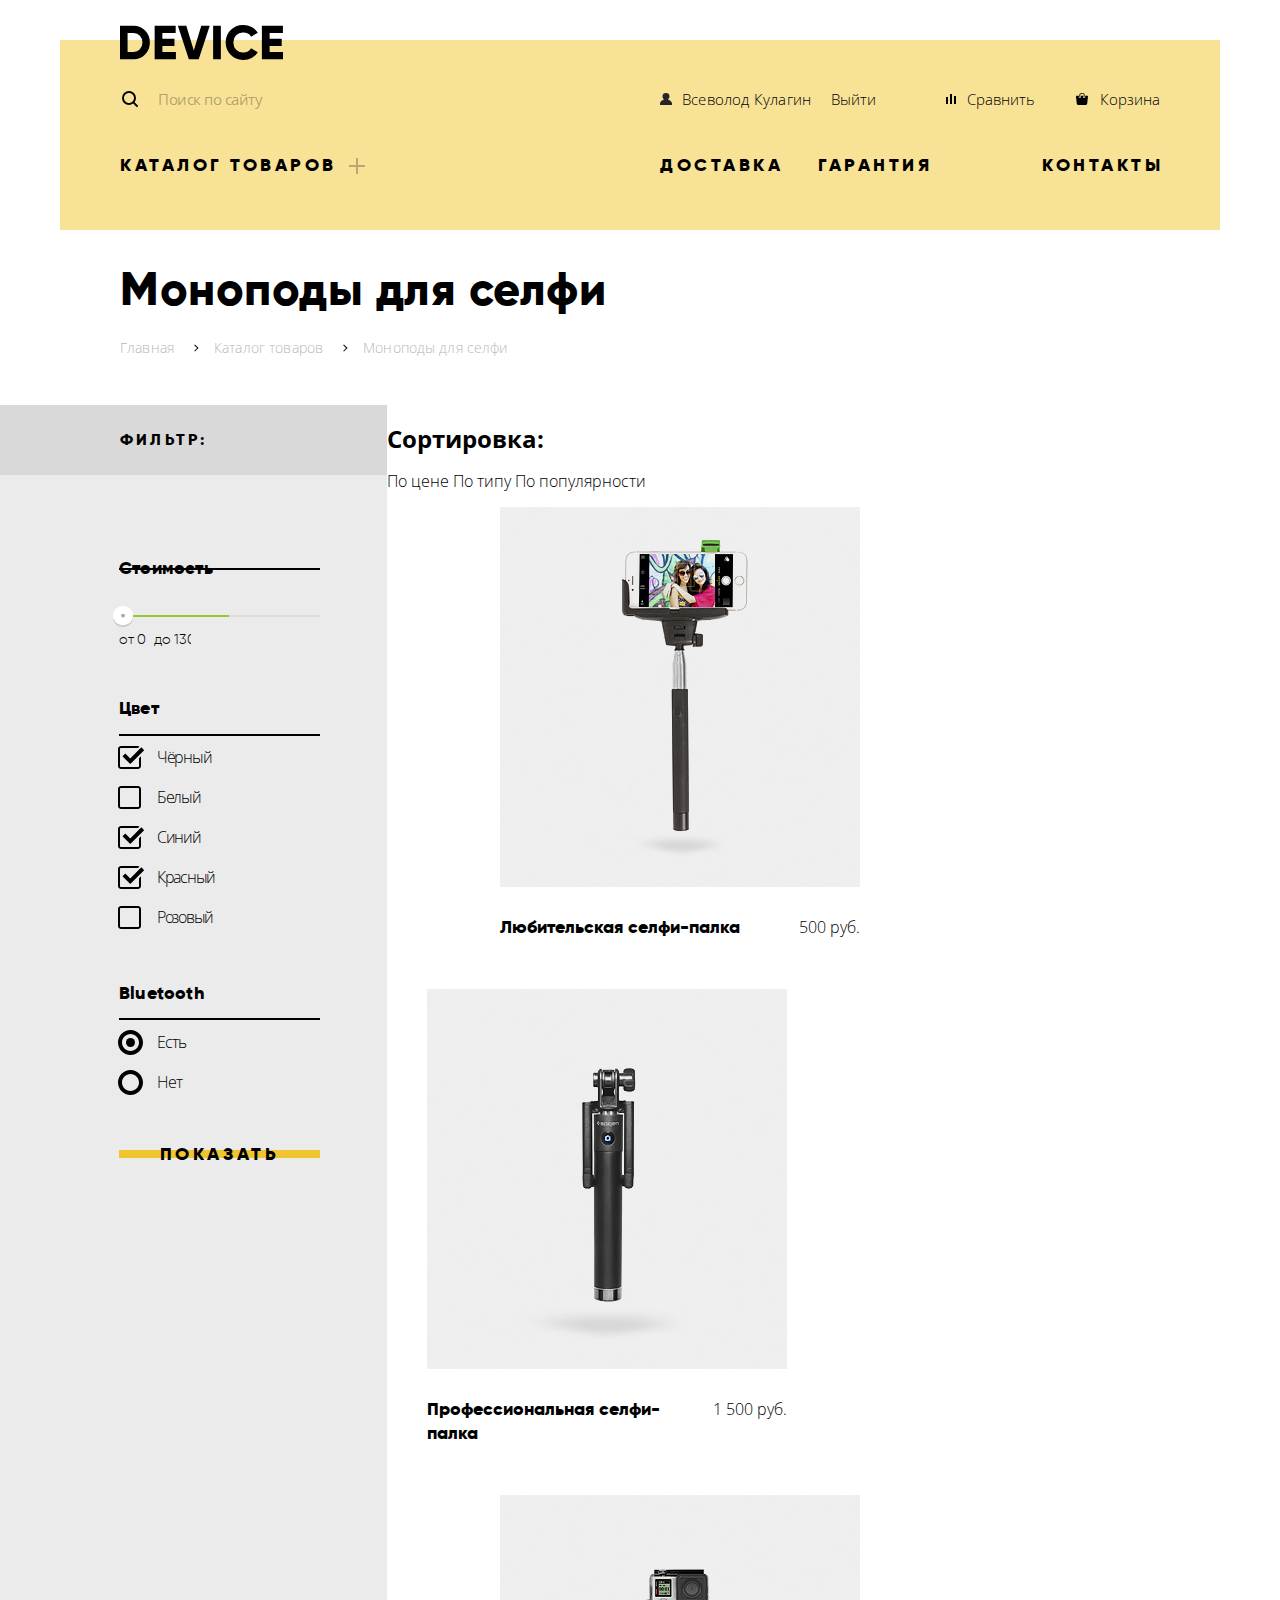
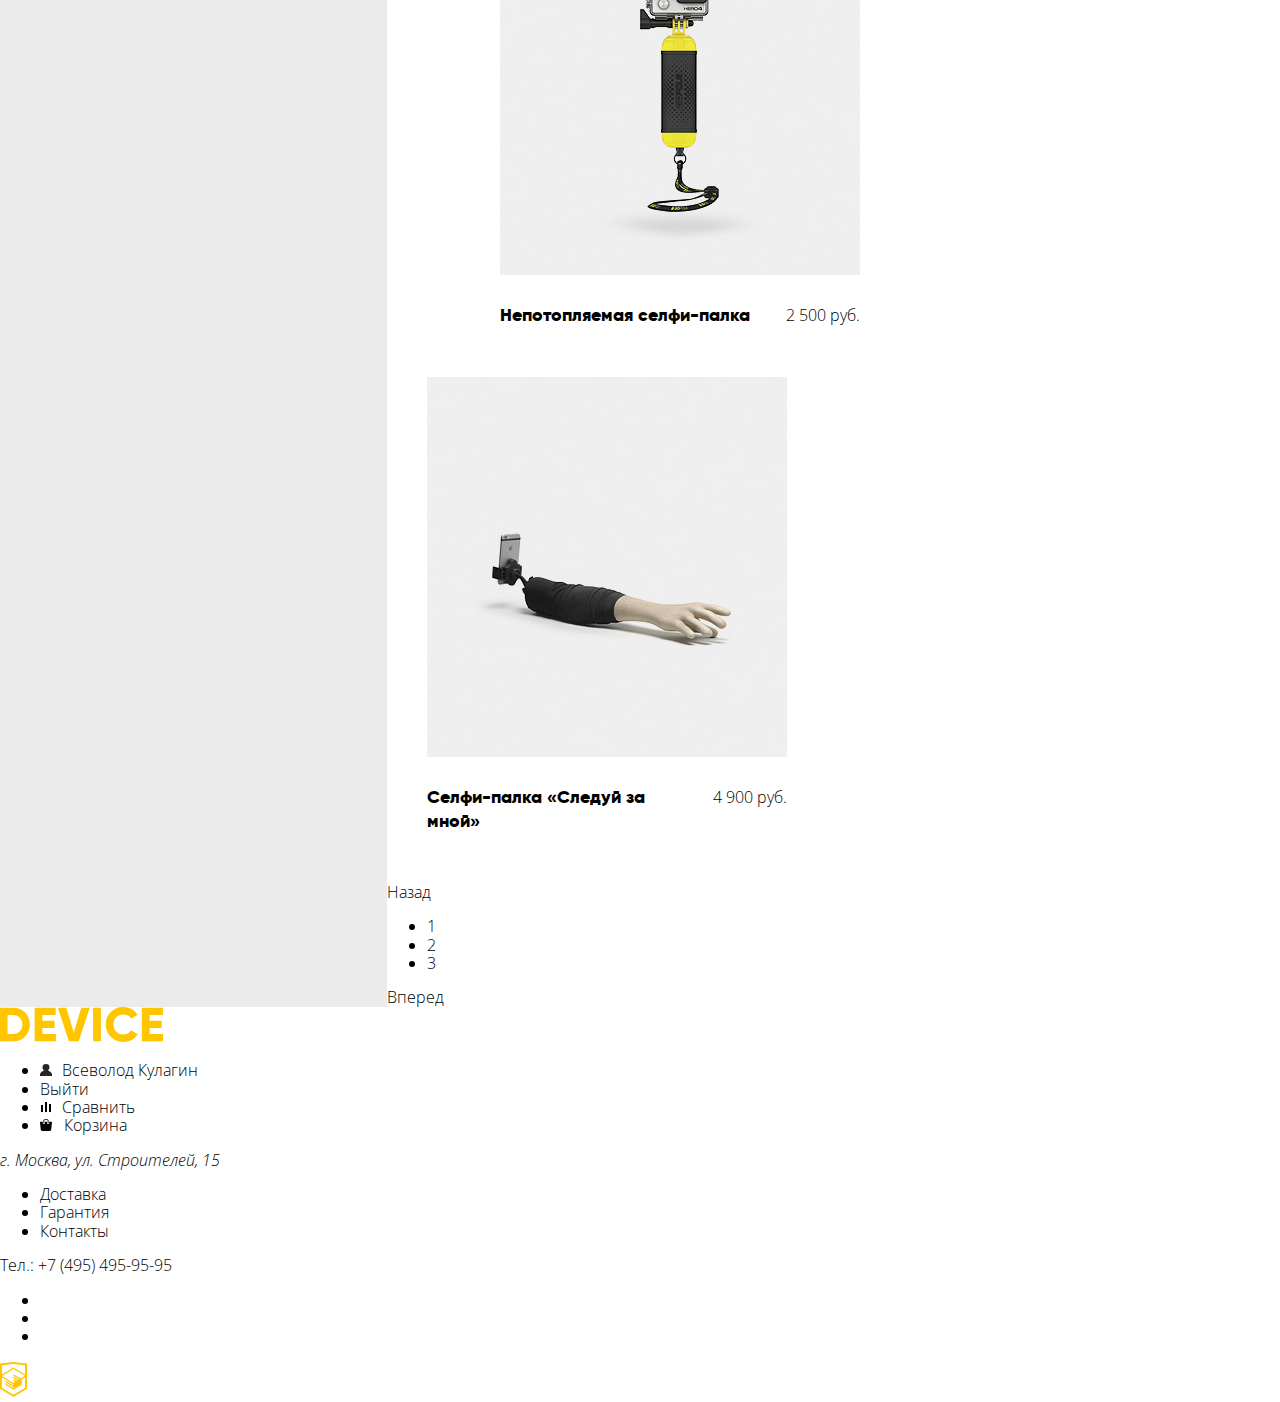
==== commit a8bd0690: "Замена названия класса" ====
--- a/catalog/index.html
+++ b/catalog/index.html
@@ -100,7 +100,7 @@
           <input class="visually-hidden" type="checkbox" name="color-red" id="color-red" checked><label class="color" for="color-red">Красный</label>
           <input class="visually-hidden" type="checkbox" name="color-pink" id="color-pink"><label class="color" for="color-pink">Розовый</label>
         </fieldset>
-        <fieldset class="boolean">
+        <fieldset class="bluetooth">
           <legend>Bluetooth</legend>
           <input class="visually-hidden" type="radio" name="bluetooth" id="bluetooth-1" checked>
           <label for="bluetooth-1">Есть</label>
--- a/css/style.css
+++ b/css/style.css
@@ -1414,7 +1414,28 @@
 .good .price {
   font-size: 16px;
   line-height: 24px;
-}
+.good.new::before {
+  content: "NEW";
+  font-family: Gilroy, Arial, sans-serif;
+  font-weight: 800;
+  font-size: 14px;
+  line-height: 24px;
+  letter-spacing: .07px;
+  display: block;
+  width: 60px;
+  height: 60px;
+  border-radius: 50%;
+  color: rgba(0, 0, 0, 0.2);
+  border: 2px solid rgba(0, 0, 0, 0.1);
+  position: absolute;
+  right: 28px;
+  top: 27px;
+  box-sizing: border-box;
+  display: flex;
+  justify-content: center;
+  align-items: center;
+}
+
 .sorting {
   align-items: center;
   position: relative;
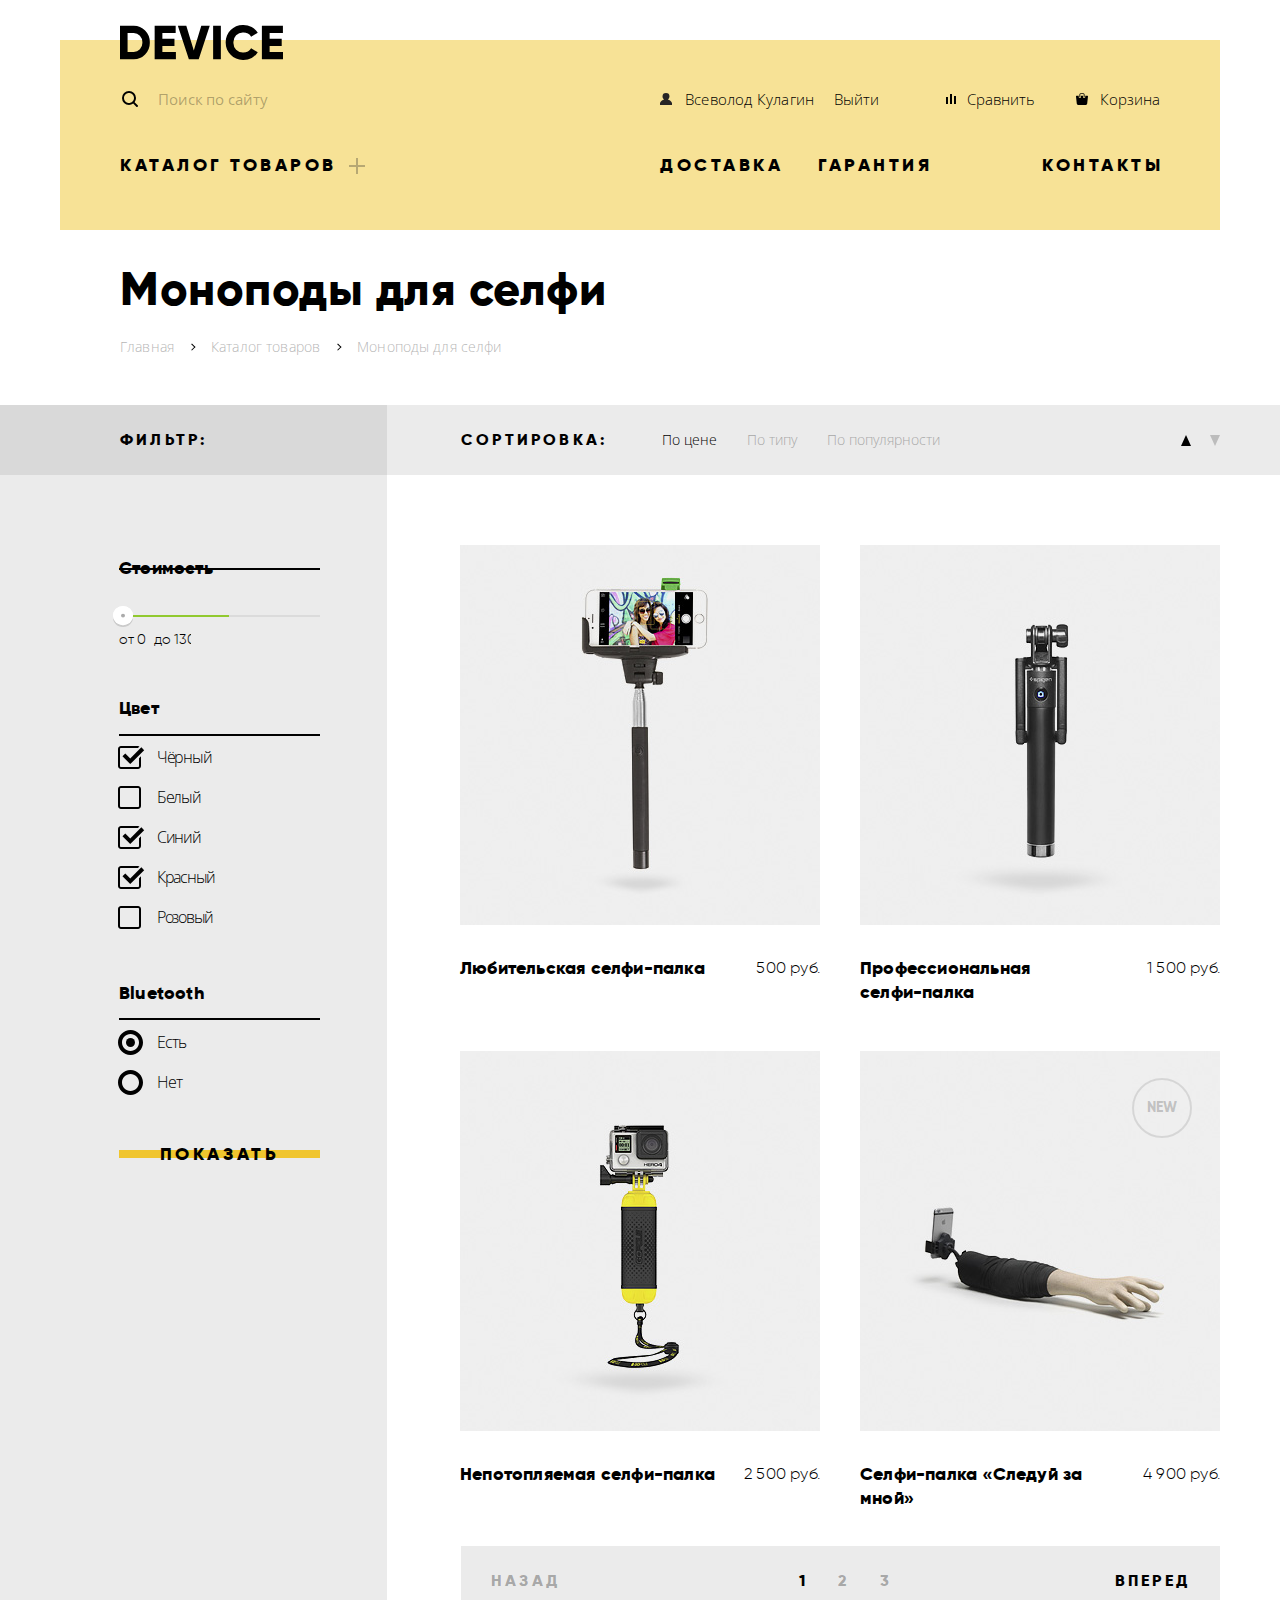
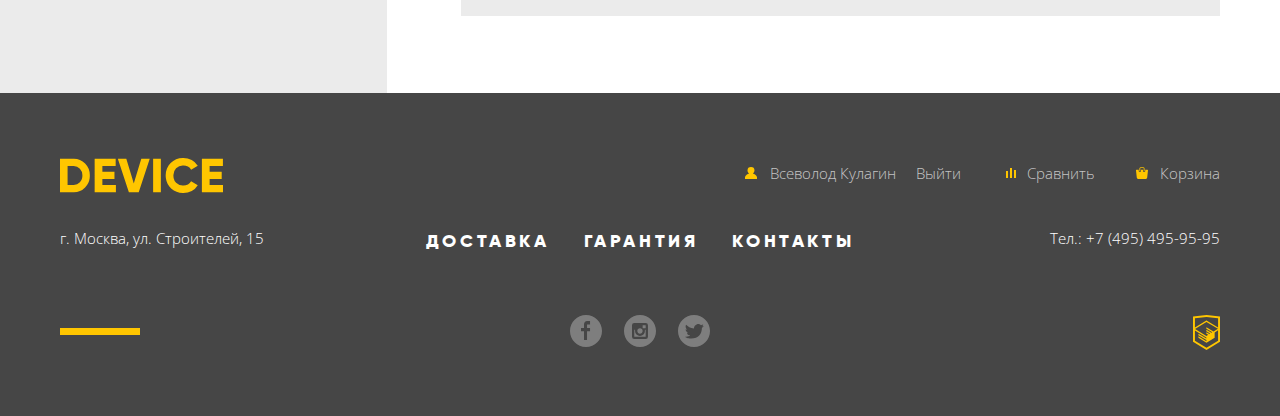
==== commit 2a089ddc: "Мелкие правки для соответствия макету" ====
--- a/catalog/index.html
+++ b/catalog/index.html
@@ -139,7 +139,7 @@
               <a href="/cart?add=2" class="yellow-stripe-button">В корзину</a>
               <a href="/compare?add=2">Добавить к сравнению</a>
             </div>
-            <h3><a href="#">Профессиональная селфи-палка</a></h3>
+            <h3><a href="#">Профессиональная<br>селфи-палка</a></h3>
             <span class="price">1 500 руб.</span>
           </li>
           <li class="good">
--- a/css/style.css
+++ b/css/style.css
@@ -158,7 +158,7 @@
   background: transparent url(/img/utility-icons/search.svg) 4px center no-repeat;
   border: 0;
   padding-left: 40px;
-  letter-spacing: -.5px;
+  letter-spacing: -.1px;
   padding-right: 50px;
   box-sizing: border-box;
   height: 49px;
@@ -297,7 +297,7 @@
 
 .user-nav .login::before,
 .user-nav .user::before {
-  margin-right: 10px;
+  margin-right: 13px;
   margin-top: 1px;
   background: url(/img/utility-icons/user.svg) center no-repeat;
 }
@@ -610,7 +610,7 @@
   background: rgba(240, 198, 45, 0.5);
   background-repeat: no-repeat;
   color: #000;
-  margin-bottom: 35px;
+  margin-bottom: 34px;
 }
 
 .featured-categorie-img-link:hover::before {
@@ -772,6 +772,7 @@
   height: 320px;
   width: 7px;
   background-color: #000;
+  right: -4px;
 }
 
 .service-controls a:first-child {
@@ -796,8 +797,10 @@
   font-size: 47px;
   line-height: 48px;
   font-weight: 800;
-  letter-spacing: 0.5px;
+  letter-spacing: 1px;
   margin-top: -26px;
+  margin-left: 4px;
+  margin-bottom: 31px;
 }
 
 .services p {
@@ -805,7 +808,8 @@
   max-width: 436px;
   font-size: 15px;
   line-height: 30px;
-  letter-spacing: 0.2px;
+  letter-spacing: 0.3px;
+  margin-left: 2px;
 }
 
 .service-section.delivery::after,
@@ -1017,11 +1021,13 @@
   margin: 0;
   padding: 0;
   margin-bottom: 45px;
+  position: relative;
+  top: -1px;
 }
 
 .breadcrumbs li:not(:last-child) {
   position: relative;
-  padding-right: 40px;
+  padding-right: 37px;
 }
 
 .breadcrumbs li:not(:last-child)::after {
@@ -1409,11 +1415,21 @@
   font-weight: 800;
   font-size: 18px;
   line-height: 24px;
+  letter-spacing: 0.2px;
+  position: relative;
+  top: 3px;
 }
 
 .good .price {
   font-size: 16px;
   line-height: 24px;
+  letter-spacing: 0.2px;
+  position: relative;
+  top: 3px;
+  font-family: Gilroy, Arial, sans-serif;
+  font-weight: 300;
+}
+
 .good.new::before {
   content: "NEW";
   font-family: Gilroy, Arial, sans-serif;
@@ -1545,6 +1561,7 @@
   height: 70px;
   margin-left: auto;
   margin-bottom: 77px;
+  margin-top: -11px;
   background-color: #ebebeb;
   font-family: Gilroy, Arial, sans-serif;
   font-size: 16px;
@@ -1692,7 +1709,6 @@
   margin: 0;
   padding: 0;
   position: relative;
-  top: 11px;
 }
 
 .page-footer .social-button:not(:last-of-type) {
@@ -1714,6 +1730,8 @@
   -ms-grid-column: 1;
   -ms-grid-row: 1;
   grid-area: 1 / 1 / 2 / 2;
+  width: 163px;
+  height: 35px;
 }
 
 .page-footer .user-nav {
@@ -1765,6 +1783,9 @@
   -ms-grid-column: 1;
   -ms-grid-row: 2;
   grid-area: 2 / 1 / 3 / 2;
+  font-style: normal;
+  position: relative;
+  top: 30px;
 }
 
 .page-footer .site-nav {
@@ -1779,7 +1800,7 @@
   justify-content: center;
   letter-spacing: 3.6px;
   position: relative;
-  top: 5px;
+  top: 33px;
 }
 
 .page-footer .phone {
@@ -1788,16 +1809,19 @@
   -ms-grid-row: 2;
   grid-area: 2 / 3 / 3 / 4;
   text-align: right;
+  position: relative;
+  top: 30px;
+  height: 35px;
 }
 
 .page-footer .yellow-line {
   -ms-grid-column: 1;
   -ms-grid-row: 3;
   grid-area: 3 / 1 / 4 / 2;
-  background-color: gold;
-  height: 10px;
+  background-color: #ffc600;
+  height: 7px;
   width: 80px;
-  margin-top: 20px;
+  margin-top: 13px;
 }
 
 .social-button a {
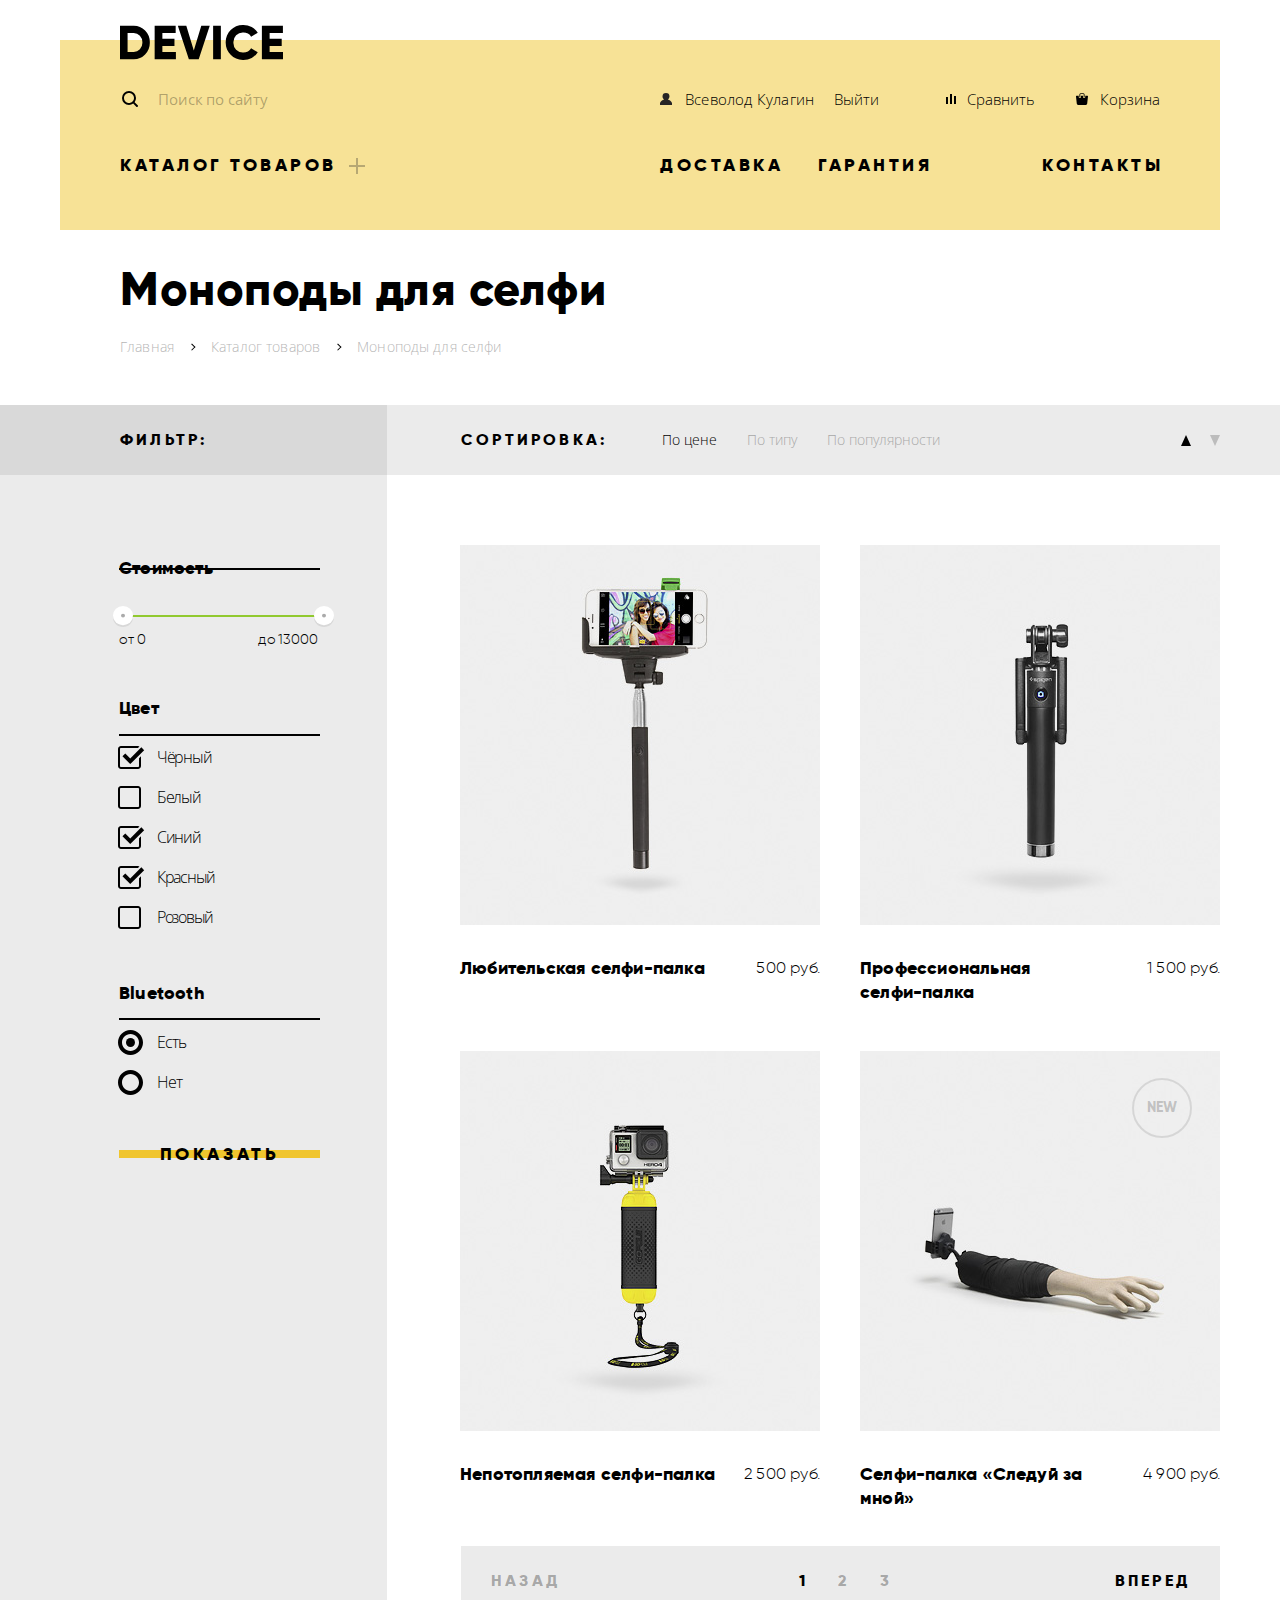
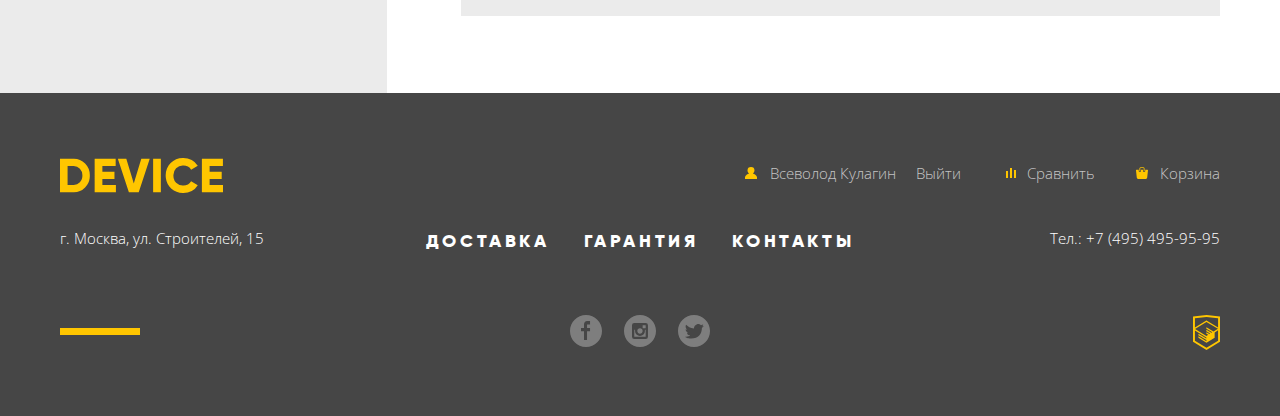
==== commit 4929c35c: "Изменил название подключённого скрипта" ====
--- a/catalog/index.html
+++ b/catalog/index.html
@@ -210,7 +210,7 @@
   </ul>
   <a href="//htmlacademy.ru" class="htmlacademy-link" aria-label="Сайт HTML Академии"><img src="/img/logo-html.svg" alt="Логотип HTML Академии" width="27" height="35"></a>
 </footer>
-  <script src="/js/multirange.js"></script>
+  <script src="/js/catalog.js"></script>
 </body>
 
 </html>
--- a/css/style.css
+++ b/css/style.css
@@ -1715,17 +1715,6 @@
   margin-right: 22px;
 }
 
-.page-footer .wrap {
-  display: -ms-grid;
-  display: grid;
-  -ms-grid-columns: 1fr 440px 1fr;
-  grid-template-columns: 1fr 440px 1fr;
-  -ms-grid-rows: 1.5fr 1.95fr .30fr;
-  grid-template-rows: 1.5fr 1.95fr .30fr;
-  grid-column-gap: 0px;
-  grid-row-gap: 0px;
-}
-
 .page-footer .logo-link {
   -ms-grid-column: 1;
   -ms-grid-row: 1;
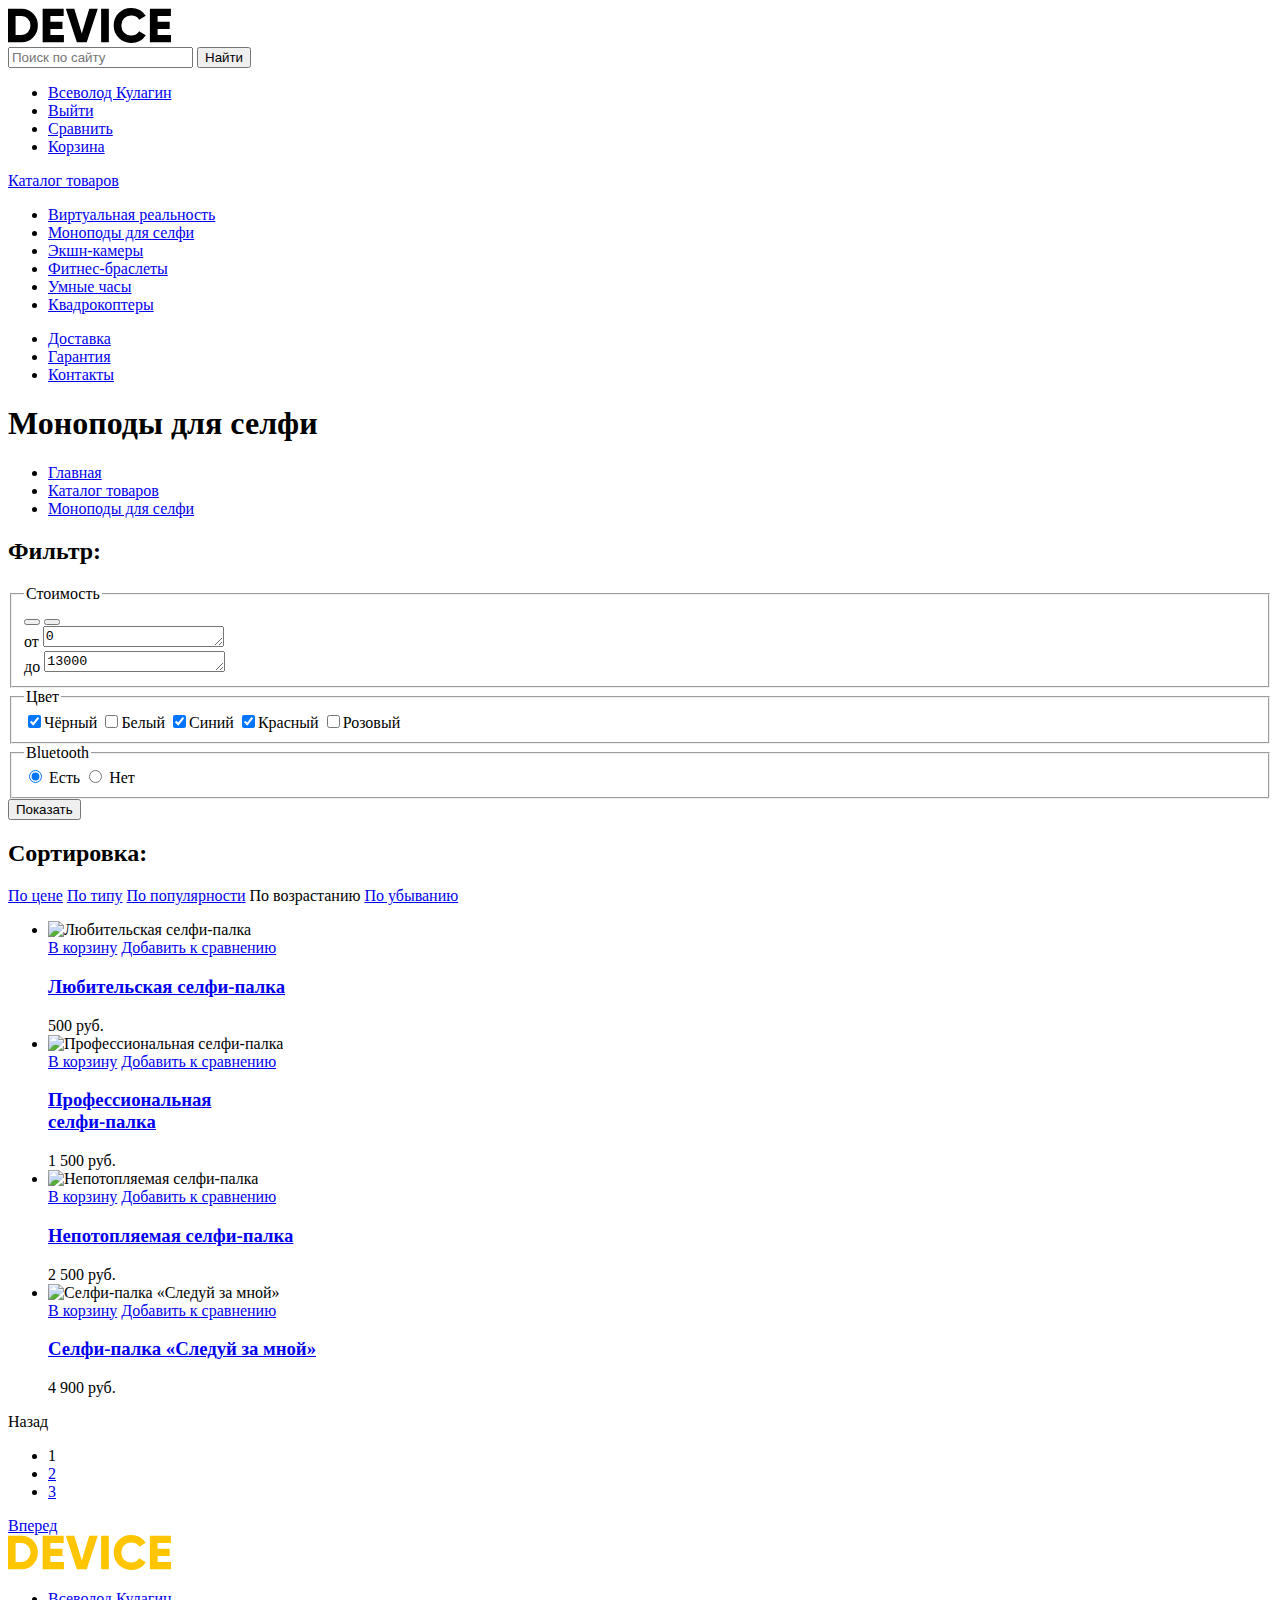
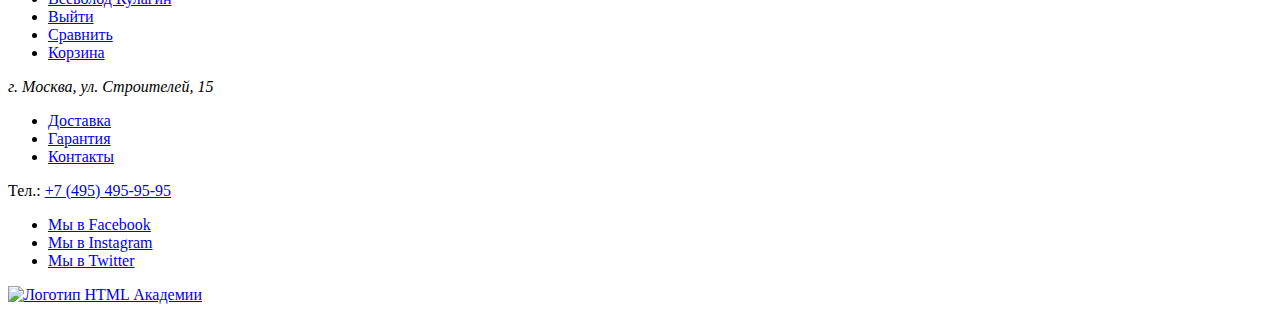
==== commit 09d75456: "Замена всех ссылок на относительные, так как публикация в папку а не корень" ====
--- a/catalog/index.html
+++ b/catalog/index.html
@@ -4,11 +4,11 @@
 <head>
   <meta charset="UTF-8">
   <title>Моноподы для селфи</title>
-  <link rel="icon" type="image/png" sizes="32x32" href="/img/favicon-32x32.png">
-  <link rel="icon" type="image/png" sizes="16x16" href="/img/favicon-16x16.png">
-  <link rel="stylesheet" href="/css/normalize.css">
+  <link rel="icon" type="image/png" sizes="32x32" href="img/favicon-32x32.png">
+  <link rel="icon" type="image/png" sizes="16x16" href="img/favicon-16x16.png">
+  <link rel="stylesheet" href="css/normalize.css">
   <link href="https://fonts.googleapis.com/css?family=Open+Sans:300,400&display=swap&subset=cyrillic" rel="stylesheet">
-  <link rel="stylesheet" href="/css/style.css">
+  <link rel="stylesheet" href="css/style.css">
 </head>
 
 <body>
@@ -43,17 +43,17 @@
   <nav class="catalog-n-site-nav">
     <a href="/catalog" class="nav-link catalog">Каталог товаров</a>
     <ul class="catalog-categories">
-      <li><a class="catalog-link" href="/catalog?cat=1">Виртуальная реальность</a></li>
-      <li><a class="catalog-link" href="/catalog?cat=2">Моноподы для селфи</a></li>
-      <li><a class="catalog-link" href="/catalog?cat=3">Экшн-камеры</a></li>
-      <li><a class="catalog-link" href="/catalog?cat=4">Фитнес-браслеты</a></li>
-      <li><a class="catalog-link" href="/catalog?cat=5">Умные часы</a></li>
-      <li><a class="catalog-link" href="/catalog?cat=6">Квадрокоптеры</a></li>
+      <li><a class="catalog-link" href="catalog?cat=1">Виртуальная реальность</a></li>
+      <li><a class="catalog-link" href="catalog?cat=2">Моноподы для селфи</a></li>
+      <li><a class="catalog-link" href="catalog?cat=3">Экшн-камеры</a></li>
+      <li><a class="catalog-link" href="catalog?cat=4">Фитнес-браслеты</a></li>
+      <li><a class="catalog-link" href="catalog?cat=5">Умные часы</a></li>
+      <li><a class="catalog-link" href="catalog?cat=6">Квадрокоптеры</a></li>
     </ul>
     <ul class="site-nav">
-  <li><a href="/#Delivery" class="nav-link service-link" data-service="delivery">Доставка</a></li>
-  <li><a href="/#Warranty" class="nav-link service-link" data-service="warranty">Гарантия</a></li>
-  <li><a href="/#Contacts" class="nav-link">Контакты</a></li>
+  <li><a href="#Delivery" class="nav-link service-link" data-service="delivery">Доставка</a></li>
+  <li><a href="#Warranty" class="nav-link service-link" data-service="warranty">Гарантия</a></li>
+  <li><a href="#Contacts" class="nav-link">Контакты</a></li>
 </ul>
   </nav>
 </header>
@@ -61,9 +61,9 @@
     <header class="catalog-header">
       <h1>Моноподы для селфи</h1>
       <ul class="breadcrumbs">
-        <li><a href="/">Главная</a></li>
-        <li><a href="/catalog">Каталог товаров</a></li>
-        <li><a href="/catalog?cat=2" aria-current="page">Моноподы для селфи</a></li>
+        <li><a href="index.html">Главная</a></li>
+        <li><a href="catalog">Каталог товаров</a></li>
+        <li><a href="catalog?cat=2" aria-current="page">Моноподы для селфи</a></li>
       </ul>
     </header>
     <section class="catalog">
@@ -125,7 +125,7 @@
         </header>
         <ul class="goods-container">
           <li class="good">
-            <img src="/img/goods/item-1.jpg" alt="Любительская селфи-палка" class="goods-photo" width="360" height="380">
+            <img src="img/goods/item-1.jpg" alt="Любительская селфи-палка" class="goods-photo" width="360" height="380">
             <div class="photo-overlay">
               <a href="/cart?add=1" class="yellow-stripe-button">В корзину</a>
               <a href="/compare?add=1">Добавить к сравнению</a>
@@ -134,7 +134,7 @@
             <span class="price">500 руб.</span>
           </li>
           <li class="good">
-            <img src="/img/goods/item-2.jpg" alt="Профессиональная селфи-палка" class="goods-photo" width="360" height="380">
+            <img src="img/goods/item-2.jpg" alt="Профессиональная селфи-палка" class="goods-photo" width="360" height="380">
             <div class="photo-overlay">
               <a href="/cart?add=2" class="yellow-stripe-button">В корзину</a>
               <a href="/compare?add=2">Добавить к сравнению</a>
@@ -143,7 +143,7 @@
             <span class="price">1 500 руб.</span>
           </li>
           <li class="good">
-            <img src="/img/goods/item-3.jpg" alt="Непотопляемая селфи-палка" class="goods-photo" width="360" height="380">
+            <img src="img/goods/item-3.jpg" alt="Непотопляемая селфи-палка" class="goods-photo" width="360" height="380">
             <div class="photo-overlay">
               <a href="/cart?add=3" class="yellow-stripe-button">В корзину</a>
               <a href="/compare?add=3">Добавить к сравнению</a>
@@ -152,7 +152,7 @@
             <span class="price">2 500 руб.</span>
           </li>
           <li class="good new">
-            <img src="/img/goods/item-4.jpg" alt="Селфи-палка «Следуй за мной»" class="goods-photo" width="360" height="380">
+            <img src="img/goods/item-4.jpg" alt="Селфи-палка «Следуй за мной»" class="goods-photo" width="360" height="380">
             <div class="photo-overlay">
               <a href="/cart?add=4" class="yellow-stripe-button">В корзину</a>
               <a href="/compare?add=4">Добавить к сравнению</a>
@@ -197,9 +197,9 @@
 </ul>
   <address>г. Москва, ул. Строителей, 15</address>
   <ul class="site-nav">
-  <li><a href="/#Delivery" class="nav-link service-link" data-service="delivery">Доставка</a></li>
-  <li><a href="/#Warranty" class="nav-link service-link" data-service="warranty">Гарантия</a></li>
-  <li><a href="/#Contacts" class="nav-link">Контакты</a></li>
+  <li><a href="#Delivery" class="nav-link service-link" data-service="delivery">Доставка</a></li>
+  <li><a href="#Warranty" class="nav-link service-link" data-service="warranty">Гарантия</a></li>
+  <li><a href="#Contacts" class="nav-link">Контакты</a></li>
 </ul>
   <span class="phone">Тел.: <a href="tel:+74954959595">+7 (495) 495-95-95</a></span>
   <div class="yellow-line"></div>
@@ -208,9 +208,9 @@
     <li class="social-button instagram"><a href="//instagram.com"><span class="visually-hidden">Мы в Instagram</span></a></li>
     <li class="social-button twitter"><a href="//twitter.com"><span class="visually-hidden">Мы в Twitter</span></a></li>
   </ul>
-  <a href="//htmlacademy.ru" class="htmlacademy-link" aria-label="Сайт HTML Академии"><img src="/img/logo-html.svg" alt="Логотип HTML Академии" width="27" height="35"></a>
+  <a href="//htmlacademy.ru" class="htmlacademy-link" aria-label="Сайт HTML Академии"><img src="img/logo-html.svg" alt="Логотип HTML Академии" width="27" height="35"></a>
 </footer>
-  <script src="/js/catalog.js"></script>
+  <script src="js/catalog.js"></script>
 </body>
 
 </html>
